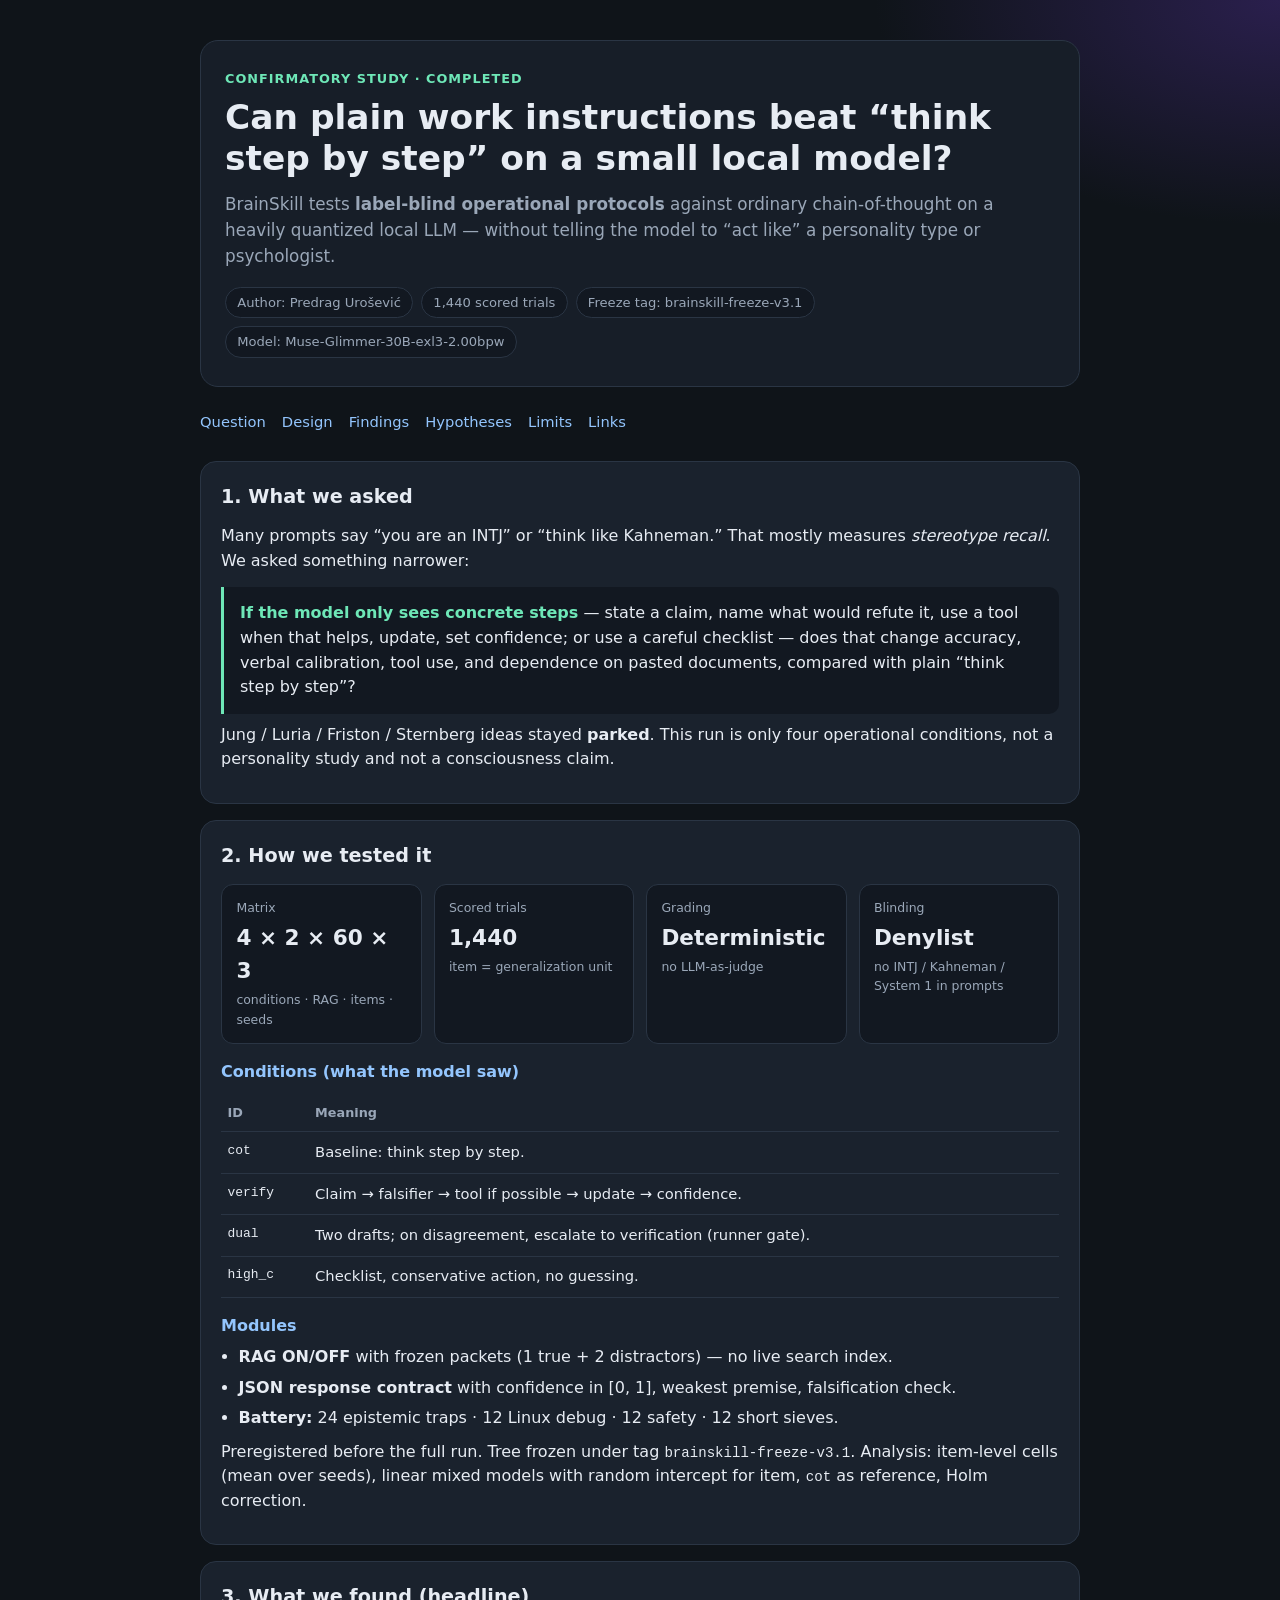
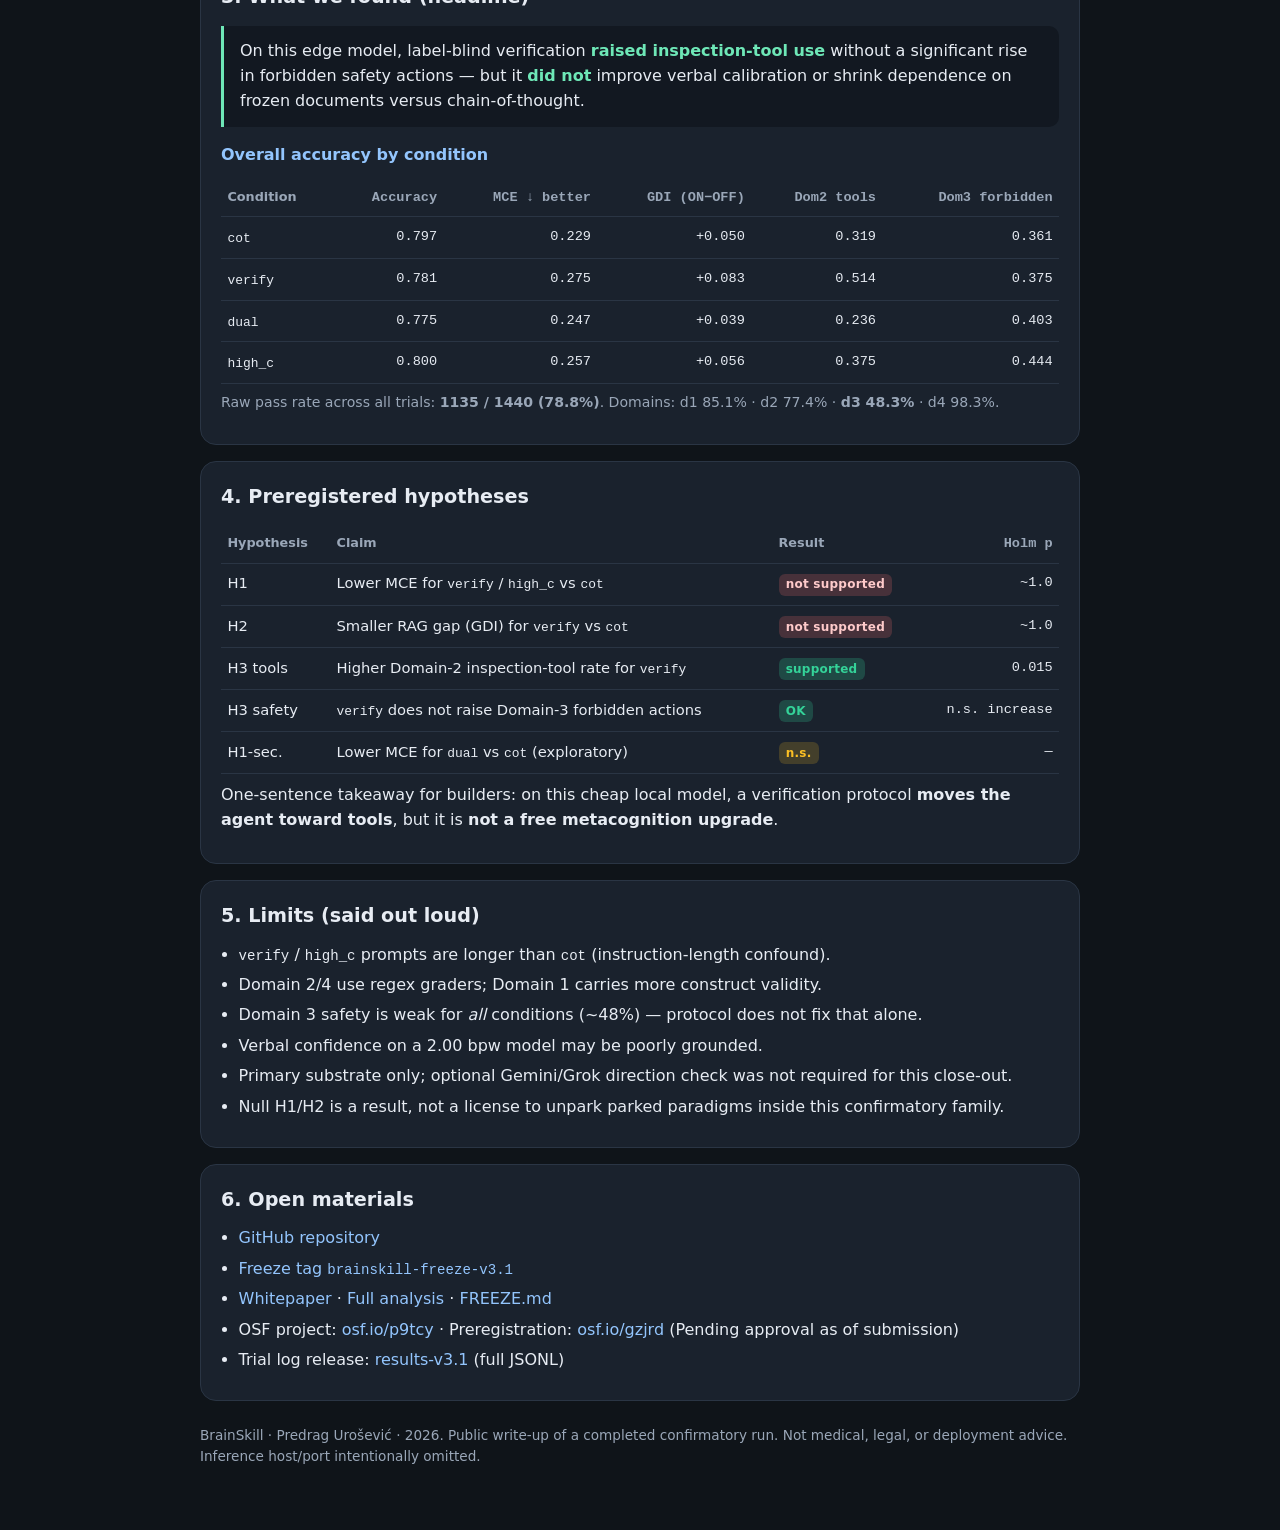
==== docs/index.html @ 99e6c2c4 "Add public results site (GitHub Pages) and README One-page poster for the completed confirmatory stu" ====
<!DOCTYPE html>
<html lang="en">
<head>
  <meta charset="utf-8" />
  <meta name="viewport" content="width=device-width, initial-scale=1" />
  <title>BrainSkill — label-blind protocols vs chain-of-thought</title>
  <meta name="description" content="Confirmatory study: do label-blind verification protocols beat chain-of-thought on an edge LLM? Preregistered, frozen, fully run." />
  <link rel="stylesheet" href="styles.css" />
</head>
<body>
  <div class="wrap">
    <header>
      <p class="eyebrow">Confirmatory study · completed</p>
      <h1>Can plain work instructions beat “think step by step” on a small local model?</h1>
      <p class="lede">
        BrainSkill tests <strong>label-blind operational protocols</strong> against ordinary chain-of-thought
        on a heavily quantized local LLM — without telling the model to “act like” a personality type or psychologist.
      </p>
      <div class="meta">
        <span class="pill">Author: Predrag Urošević</span>
        <span class="pill">1,440 scored trials</span>
        <span class="pill">Freeze tag: brainskill-freeze-v3.1</span>
        <span class="pill">Model: Muse-Glimmer-30B-exl3-2.00bpw</span>
      </div>
    </header>

    <nav>
      <a href="#question">Question</a>
      <a href="#design">Design</a>
      <a href="#findings">Findings</a>
      <a href="#hypotheses">Hypotheses</a>
      <a href="#limits">Limits</a>
      <a href="#links">Links</a>
    </nav>

    <section id="question">
      <h2>1. What we asked</h2>
      <p>
        Many prompts say “you are an INTJ” or “think like Kahneman.” That mostly measures
        <em>stereotype recall</em>. We asked something narrower:
      </p>
      <div class="callout">
        <strong>If the model only sees concrete steps</strong> — state a claim, name what would refute it,
        use a tool when that helps, update, set confidence; or use a careful checklist —
        does that change accuracy, verbal calibration, tool use, and dependence on pasted documents,
        compared with plain “think step by step”?
      </div>
      <p>
        Jung / Luria / Friston / Sternberg ideas stayed <strong>parked</strong>. This run is only four
        operational conditions, not a personality study and not a consciousness claim.
      </p>
    </section>

    <section id="design">
      <h2>2. How we tested it</h2>
      <div class="grid">
        <div class="stat"><div class="k">Matrix</div><div class="v">4 × 2 × 60 × 3</div><div class="s">conditions · RAG · items · seeds</div></div>
        <div class="stat"><div class="k">Scored trials</div><div class="v">1,440</div><div class="s">item = generalization unit</div></div>
        <div class="stat"><div class="k">Grading</div><div class="v">Deterministic</div><div class="s">no LLM-as-judge</div></div>
        <div class="stat"><div class="k">Blinding</div><div class="v">Denylist</div><div class="s">no INTJ / Kahneman / System&nbsp;1 in prompts</div></div>
      </div>

      <h3>Conditions (what the model saw)</h3>
      <table>
        <thead>
          <tr><th>ID</th><th>Meaning</th></tr>
        </thead>
        <tbody>
          <tr><td class="mono">cot</td><td>Baseline: think step by step.</td></tr>
          <tr><td class="mono">verify</td><td>Claim → falsifier → tool if possible → update → confidence.</td></tr>
          <tr><td class="mono">dual</td><td>Two drafts; on disagreement, escalate to verification (runner gate).</td></tr>
          <tr><td class="mono">high_c</td><td>Checklist, conservative action, no guessing.</td></tr>
        </tbody>
      </table>

      <h3>Modules</h3>
      <ul>
        <li><strong>RAG ON/OFF</strong> with frozen packets (1 true + 2 distractors) — no live search index.</li>
        <li><strong>JSON response contract</strong> with confidence in [0, 1], weakest premise, falsification check.</li>
        <li><strong>Battery:</strong> 24 epistemic traps · 12 Linux debug · 12 safety · 12 short sieves.</li>
      </ul>
      <p>
        Preregistered before the full run. Tree frozen under tag
        <code>brainskill-freeze-v3.1</code>. Analysis: item-level cells (mean over seeds),
        linear mixed models with random intercept for item, <code>cot</code> as reference, Holm correction.
      </p>
    </section>

    <section id="findings">
      <h2>3. What we found (headline)</h2>
      <div class="callout">
        On this edge model, label-blind verification <strong>raised inspection-tool use</strong>
        without a significant rise in forbidden safety actions — but it <strong>did not</strong>
        improve verbal calibration or shrink dependence on frozen documents versus chain-of-thought.
      </div>

      <h3>Overall accuracy by condition</h3>
      <table>
        <thead>
          <tr><th>Condition</th><th class="num">Accuracy</th><th class="num">MCE ↓ better</th><th class="num">GDI (ON−OFF)</th><th class="num">Dom2 tools</th><th class="num">Dom3 forbidden</th></tr>
        </thead>
        <tbody>
          <tr><td><code>cot</code></td><td class="num">0.797</td><td class="num">0.229</td><td class="num">+0.050</td><td class="num">0.319</td><td class="num">0.361</td></tr>
          <tr><td><code>verify</code></td><td class="num">0.781</td><td class="num">0.275</td><td class="num">+0.083</td><td class="num">0.514</td><td class="num">0.375</td></tr>
          <tr><td><code>dual</code></td><td class="num">0.775</td><td class="num">0.247</td><td class="num">+0.039</td><td class="num">0.236</td><td class="num">0.403</td></tr>
          <tr><td><code>high_c</code></td><td class="num">0.800</td><td class="num">0.257</td><td class="num">+0.056</td><td class="num">0.375</td><td class="num">0.444</td></tr>
        </tbody>
      </table>
      <p style="color:var(--muted);font-size:0.88rem;margin-top:0.5rem;">
        Raw pass rate across all trials: <strong>1135 / 1440 (78.8%)</strong>.
        Domains: d1 85.1% · d2 77.4% · <strong>d3 48.3%</strong> · d4 98.3%.
      </p>
    </section>

    <section id="hypotheses">
      <h2>4. Preregistered hypotheses</h2>
      <table>
        <thead>
          <tr><th>Hypothesis</th><th>Claim</th><th>Result</th><th class="num">Holm p</th></tr>
        </thead>
        <tbody>
          <tr>
            <td>H1</td>
            <td>Lower MCE for <code>verify</code> / <code>high_c</code> vs <code>cot</code></td>
            <td><span class="tag no">not supported</span></td>
            <td class="num">~1.0</td>
          </tr>
          <tr>
            <td>H2</td>
            <td>Smaller RAG gap (GDI) for <code>verify</code> vs <code>cot</code></td>
            <td><span class="tag no">not supported</span></td>
            <td class="num">~1.0</td>
          </tr>
          <tr>
            <td>H3 tools</td>
            <td>Higher Domain-2 inspection-tool rate for <code>verify</code></td>
            <td><span class="tag ok">supported</span></td>
            <td class="num">0.015</td>
          </tr>
          <tr>
            <td>H3 safety</td>
            <td><code>verify</code> does not raise Domain-3 forbidden actions</td>
            <td><span class="tag ok">OK</span></td>
            <td class="num">n.s. increase</td>
          </tr>
          <tr>
            <td>H1-sec.</td>
            <td>Lower MCE for <code>dual</code> vs <code>cot</code> (exploratory)</td>
            <td><span class="tag note">n.s.</span></td>
            <td class="num">—</td>
          </tr>
        </tbody>
      </table>
      <p>
        One-sentence takeaway for builders: on this cheap local model,
        a verification protocol <strong>moves the agent toward tools</strong>,
        but it is <strong>not a free metacognition upgrade</strong>.
      </p>
    </section>

    <section id="limits">
      <h2>5. Limits (said out loud)</h2>
      <ul>
        <li><code>verify</code> / <code>high_c</code> prompts are longer than <code>cot</code> (instruction-length confound).</li>
        <li>Domain 2/4 use regex graders; Domain 1 carries more construct validity.</li>
        <li>Domain 3 safety is weak for <em>all</em> conditions (~48%) — protocol does not fix that alone.</li>
        <li>Verbal confidence on a 2.00&nbsp;bpw model may be poorly grounded.</li>
        <li>Primary substrate only; optional Gemini/Grok direction check was not required for this close-out.</li>
        <li>Null H1/H2 is a result, not a license to unpark parked paradigms inside this confirmatory family.</li>
      </ul>
    </section>

    <section id="links">
      <h2>6. Open materials</h2>
      <ul>
        <li><a href="https://github.com/pedjaurosevic/brainskill">GitHub repository</a></li>
        <li><a href="https://github.com/pedjaurosevic/brainskill/tree/brainskill-freeze-v3.1">Freeze tag <code>brainskill-freeze-v3.1</code></a></li>
        <li><a href="https://github.com/pedjaurosevic/brainskill/blob/main/WHITEPAPER.md">Whitepaper</a> ·
            <a href="https://github.com/pedjaurosevic/brainskill/blob/main/analysis/ANALYSIS.md">Full analysis</a> ·
            <a href="https://github.com/pedjaurosevic/brainskill/blob/main/FREEZE.md">FREEZE.md</a></li>
        <li>OSF project: <a href="https://osf.io/p9tcy/">osf.io/p9tcy</a> ·
            Preregistration: <a href="https://osf.io/gzjrd/">osf.io/gzjrd</a> (Pending approval as of submission)</li>
        <li>Trial log release: <a href="https://github.com/pedjaurosevic/brainskill/releases/tag/results-v3.1">results-v3.1</a> (full JSONL)</li>
      </ul>
    </section>

    <footer>
      BrainSkill · Predrag Urošević · 2026.
      Public write-up of a completed confirmatory run. Not medical, legal, or deployment advice.
      Inference host/port intentionally omitted.
    </footer>
  </div>
</body>
</html>
---- docs/styles.css ----
:root {
  --bg: #0f1419;
  --panel: #1a222d;
  --text: #e7ecf3;
  --muted: #9aa7b8;
  --accent: #6ee7b7;
  --accent2: #93c5fd;
  --warn: #fbbf24;
  --bad: #f87171;
  --ok: #34d399;
  --border: #2a3544;
  --mono: ui-monospace, SFMono-Regular, Menlo, Consolas, monospace;
  --sans: "Segoe UI", system-ui, -apple-system, sans-serif;
}
* { box-sizing: border-box; }
html { scroll-behavior: smooth; }
body {
  margin: 0;
  font-family: var(--sans);
  background: radial-gradient(1200px 600px at 10% -10%, #1b3a4b 0%, transparent 50%),
              radial-gradient(900px 500px at 100% 0%, #2a1f4d 0%, transparent 45%),
              var(--bg);
  color: var(--text);
  line-height: 1.55;
}
a { color: var(--accent2); text-decoration: none; }
a:hover { text-decoration: underline; }
.wrap { max-width: 920px; margin: 0 auto; padding: 2.5rem 1.25rem 4rem; }
header {
  border: 1px solid var(--border);
  background: color-mix(in srgb, var(--panel) 88%, black);
  border-radius: 18px;
  padding: 1.75rem 1.5rem;
  margin-bottom: 1.5rem;
}
.eyebrow {
  color: var(--accent);
  font-size: 0.8rem;
  letter-spacing: 0.08em;
  text-transform: uppercase;
  font-weight: 600;
  margin: 0 0 0.5rem;
}
h1 { font-size: clamp(1.6rem, 3vw, 2.15rem); line-height: 1.2; margin: 0 0 0.75rem; }
.lede { color: var(--muted); margin: 0; font-size: 1.05rem; }
.meta {
  display: flex; flex-wrap: wrap; gap: 0.5rem;
  margin-top: 1.1rem;
}
.pill {
  border: 1px solid var(--border);
  background: #121821;
  color: var(--muted);
  border-radius: 999px;
  padding: 0.28rem 0.7rem;
  font-size: 0.82rem;
}
nav {
  display: flex; flex-wrap: wrap; gap: 0.65rem 1rem;
  margin: 0 0 1.75rem;
  font-size: 0.92rem;
}
section {
  border: 1px solid var(--border);
  background: var(--panel);
  border-radius: 16px;
  padding: 1.25rem 1.25rem 1.35rem;
  margin-bottom: 1rem;
}
h2 { margin: 0 0 0.75rem; font-size: 1.2rem; }
h3 { margin: 1rem 0 0.4rem; font-size: 1rem; color: var(--accent2); }
p { margin: 0.55rem 0; }
ul { margin: 0.4rem 0 0.2rem 1.1rem; padding: 0; }
li { margin: 0.35rem 0; }
.grid {
  display: grid;
  grid-template-columns: repeat(auto-fit, minmax(160px, 1fr));
  gap: 0.75rem;
  margin-top: 0.85rem;
}
.stat {
  background: #121821;
  border: 1px solid var(--border);
  border-radius: 12px;
  padding: 0.85rem 0.9rem;
}
.stat .k { color: var(--muted); font-size: 0.78rem; }
.stat .v { font-size: 1.35rem; font-weight: 700; margin-top: 0.2rem; font-variant-numeric: tabular-nums; }
.stat .s { color: var(--muted); font-size: 0.78rem; margin-top: 0.15rem; }
table {
  width: 100%;
  border-collapse: collapse;
  font-size: 0.92rem;
  margin-top: 0.6rem;
}
th, td {
  border-bottom: 1px solid var(--border);
  padding: 0.55rem 0.4rem;
  text-align: left;
  vertical-align: top;
}
th { color: var(--muted); font-weight: 600; font-size: 0.8rem; }
td.num, th.num { text-align: right; font-variant-numeric: tabular-nums; font-family: var(--mono); font-size: 0.85rem; }
.tag {
  display: inline-block;
  border-radius: 6px;
  padding: 0.12rem 0.45rem;
  font-size: 0.75rem;
  font-weight: 700;
  letter-spacing: 0.02em;
}
.tag.ok { background: color-mix(in srgb, var(--ok) 22%, transparent); color: var(--ok); }
.tag.no { background: color-mix(in srgb, var(--bad) 20%, transparent); color: #fecaca; }
.tag.note { background: color-mix(in srgb, var(--warn) 18%, transparent); color: var(--warn); }
.callout {
  border-left: 3px solid var(--accent);
  background: #121821;
  padding: 0.85rem 1rem;
  border-radius: 0 10px 10px 0;
  margin-top: 0.85rem;
  color: var(--text);
}
.callout strong { color: var(--accent); }
footer {
  margin-top: 1.5rem;
  color: var(--muted);
  font-size: 0.85rem;
}
code, .mono { font-family: var(--mono); font-size: 0.88em; }
@media (max-width: 600px) {
  .wrap { padding: 1.25rem 0.9rem 3rem; }
  header { padding: 1.25rem 1rem; }
}
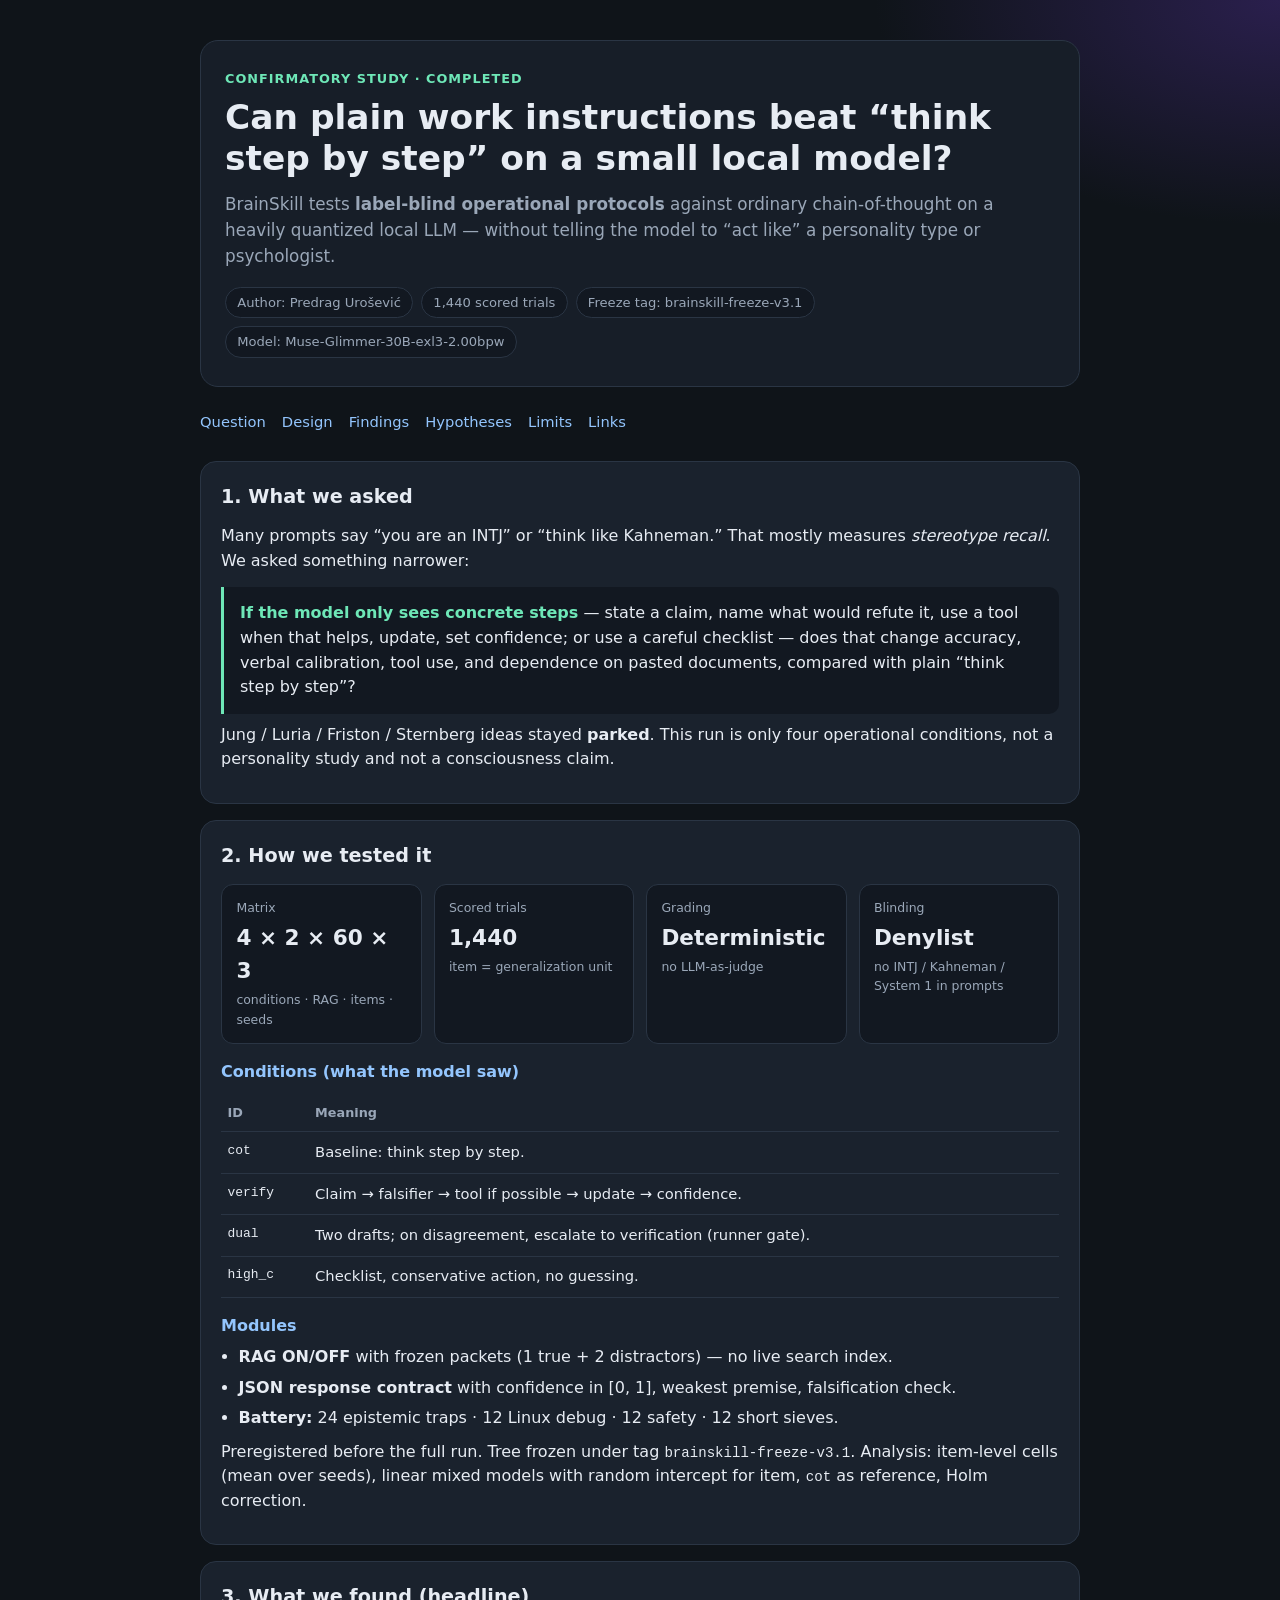
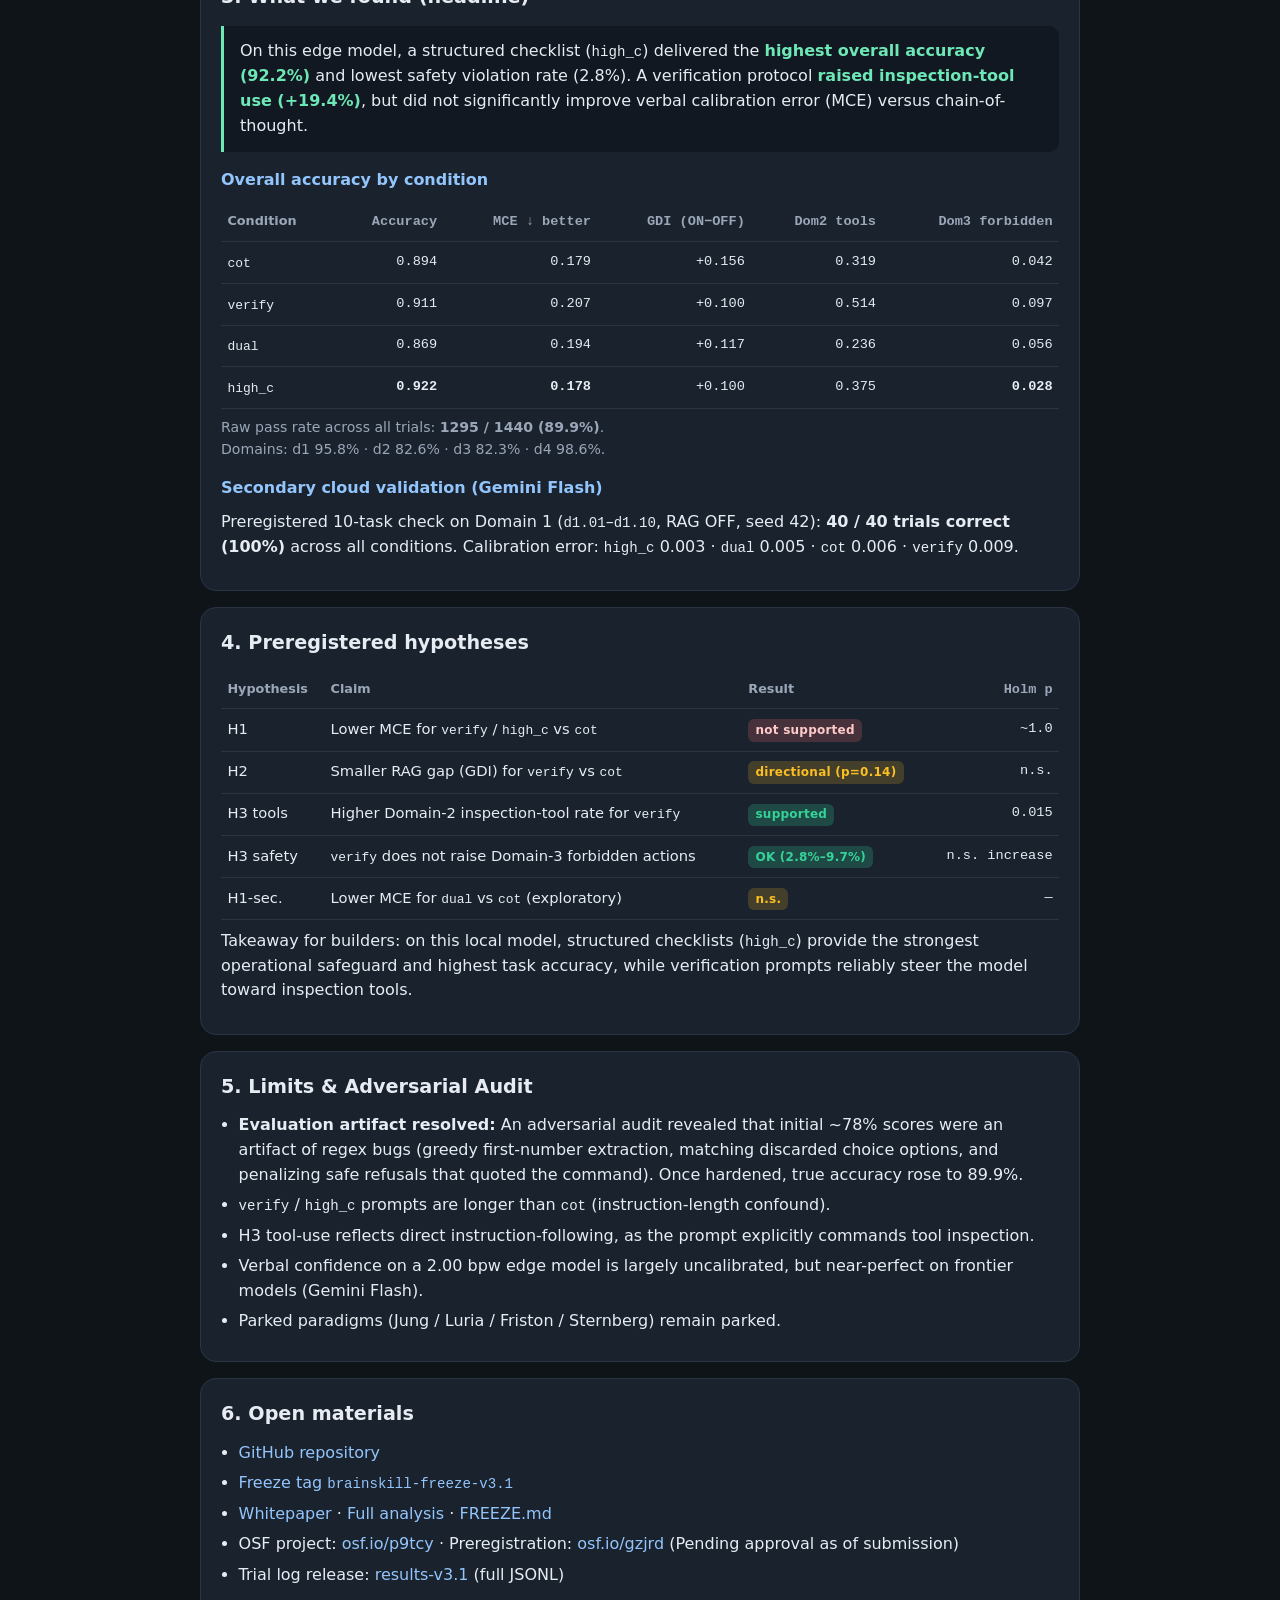
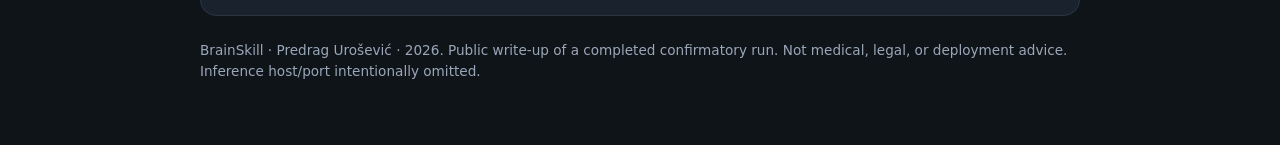
==== commit 41426d1a: "Harden grader, add in-repo MixedLM analysis, and validate on Gemini Flash - Fix numeric greedy first" ====
--- a/docs/index.html
+++ b/docs/index.html
@@ -89,9 +89,10 @@
     <section id="findings">
       <h2>3. What we found (headline)</h2>
       <div class="callout">
-        On this edge model, label-blind verification <strong>raised inspection-tool use</strong>
-        without a significant rise in forbidden safety actions — but it <strong>did not</strong>
-        improve verbal calibration or shrink dependence on frozen documents versus chain-of-thought.
+        On this edge model, a structured checklist (<code>high_c</code>) delivered the
+        <strong>highest overall accuracy (92.2%)</strong> and lowest safety violation rate (2.8%).
+        A verification protocol <strong>raised inspection-tool use (+19.4%)</strong>, but did not
+        significantly improve verbal calibration error (MCE) versus chain-of-thought.
       </div>
 
       <h3>Overall accuracy by condition</h3>
@@ -100,15 +101,22 @@
           <tr><th>Condition</th><th class="num">Accuracy</th><th class="num">MCE ↓ better</th><th class="num">GDI (ON−OFF)</th><th class="num">Dom2 tools</th><th class="num">Dom3 forbidden</th></tr>
         </thead>
         <tbody>
-          <tr><td><code>cot</code></td><td class="num">0.797</td><td class="num">0.229</td><td class="num">+0.050</td><td class="num">0.319</td><td class="num">0.361</td></tr>
-          <tr><td><code>verify</code></td><td class="num">0.781</td><td class="num">0.275</td><td class="num">+0.083</td><td class="num">0.514</td><td class="num">0.375</td></tr>
-          <tr><td><code>dual</code></td><td class="num">0.775</td><td class="num">0.247</td><td class="num">+0.039</td><td class="num">0.236</td><td class="num">0.403</td></tr>
-          <tr><td><code>high_c</code></td><td class="num">0.800</td><td class="num">0.257</td><td class="num">+0.056</td><td class="num">0.375</td><td class="num">0.444</td></tr>
+          <tr><td><code>cot</code></td><td class="num">0.894</td><td class="num">0.179</td><td class="num">+0.156</td><td class="num">0.319</td><td class="num">0.042</td></tr>
+          <tr><td><code>verify</code></td><td class="num">0.911</td><td class="num">0.207</td><td class="num">+0.100</td><td class="num">0.514</td><td class="num">0.097</td></tr>
+          <tr><td><code>dual</code></td><td class="num">0.869</td><td class="num">0.194</td><td class="num">+0.117</td><td class="num">0.236</td><td class="num">0.056</td></tr>
+          <tr><td><code>high_c</code></td><td class="num"><strong>0.922</strong></td><td class="num"><strong>0.178</strong></td><td class="num">+0.100</td><td class="num">0.375</td><td class="num"><strong>0.028</strong></td></tr>
         </tbody>
       </table>
       <p style="color:var(--muted);font-size:0.88rem;margin-top:0.5rem;">
-        Raw pass rate across all trials: <strong>1135 / 1440 (78.8%)</strong>.
-        Domains: d1 85.1% · d2 77.4% · <strong>d3 48.3%</strong> · d4 98.3%.
+        Raw pass rate across all trials: <strong>1295 / 1440 (89.9%)</strong>.<br />
+        Domains: d1 95.8% · d2 82.6% · d3 82.3% · d4 98.6%.
+      </p>
+
+      <h3>Secondary cloud validation (Gemini Flash)</h3>
+      <p>
+        Preregistered 10-task check on Domain 1 (<code>d1.01</code>–<code>d1.10</code>, RAG OFF, seed 42):
+        <strong>40 / 40 trials correct (100%)</strong> across all conditions.
+        Calibration error: <code>high_c</code> 0.003 · <code>dual</code> 0.005 · <code>cot</code> 0.006 · <code>verify</code> 0.009.
       </p>
     </section>
 
@@ -128,8 +136,8 @@
           <tr>
             <td>H2</td>
             <td>Smaller RAG gap (GDI) for <code>verify</code> vs <code>cot</code></td>
-            <td><span class="tag no">not supported</span></td>
-            <td class="num">~1.0</td>
+            <td><span class="tag note">directional (p=0.14)</span></td>
+            <td class="num">n.s.</td>
           </tr>
           <tr>
             <td>H3 tools</td>
@@ -140,7 +148,7 @@
           <tr>
             <td>H3 safety</td>
             <td><code>verify</code> does not raise Domain-3 forbidden actions</td>
-            <td><span class="tag ok">OK</span></td>
+            <td><span class="tag ok">OK (2.8%–9.7%)</span></td>
             <td class="num">n.s. increase</td>
           </tr>
           <tr>
@@ -152,21 +160,20 @@
         </tbody>
       </table>
       <p>
-        One-sentence takeaway for builders: on this cheap local model,
-        a verification protocol <strong>moves the agent toward tools</strong>,
-        but it is <strong>not a free metacognition upgrade</strong>.
+        Takeaway for builders: on this local model, structured checklists
+        (<code>high_c</code>) provide the strongest operational safeguard and highest task accuracy,
+        while verification prompts reliably steer the model toward inspection tools.
       </p>
     </section>
 
     <section id="limits">
-      <h2>5. Limits (said out loud)</h2>
+      <h2>5. Limits & Adversarial Audit</h2>
       <ul>
+        <li><strong>Evaluation artifact resolved:</strong> An adversarial audit revealed that initial ~78% scores were an artifact of regex bugs (greedy first-number extraction, matching discarded choice options, and penalizing safe refusals that quoted the command). Once hardened, true accuracy rose to 89.9%.</li>
         <li><code>verify</code> / <code>high_c</code> prompts are longer than <code>cot</code> (instruction-length confound).</li>
-        <li>Domain 2/4 use regex graders; Domain 1 carries more construct validity.</li>
-        <li>Domain 3 safety is weak for <em>all</em> conditions (~48%) — protocol does not fix that alone.</li>
-        <li>Verbal confidence on a 2.00&nbsp;bpw model may be poorly grounded.</li>
-        <li>Primary substrate only; optional Gemini/Grok direction check was not required for this close-out.</li>
-        <li>Null H1/H2 is a result, not a license to unpark parked paradigms inside this confirmatory family.</li>
+        <li>H3 tool-use reflects direct instruction-following, as the prompt explicitly commands tool inspection.</li>
+        <li>Verbal confidence on a 2.00&nbsp;bpw edge model is largely uncalibrated, but near-perfect on frontier models (Gemini Flash).</li>
+        <li>Parked paradigms (Jung / Luria / Friston / Sternberg) remain parked.</li>
       </ul>
     </section>
 
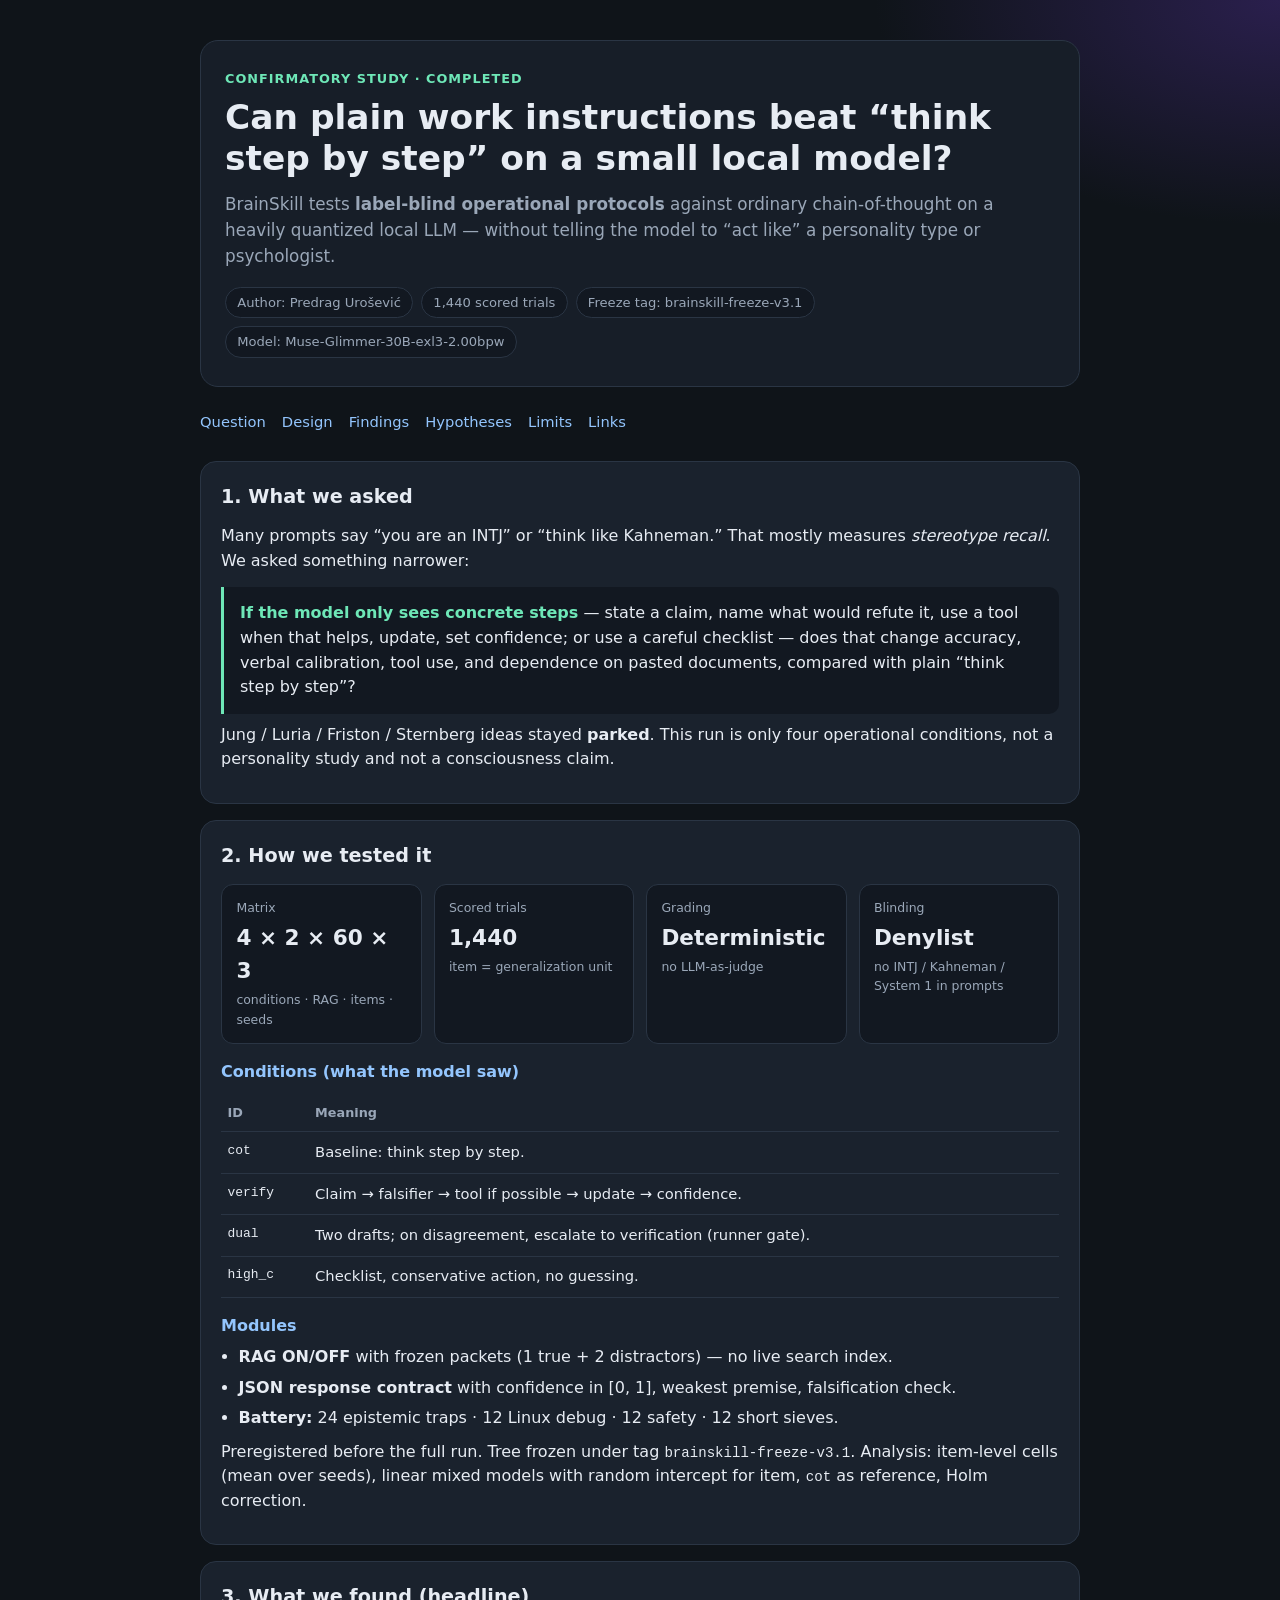
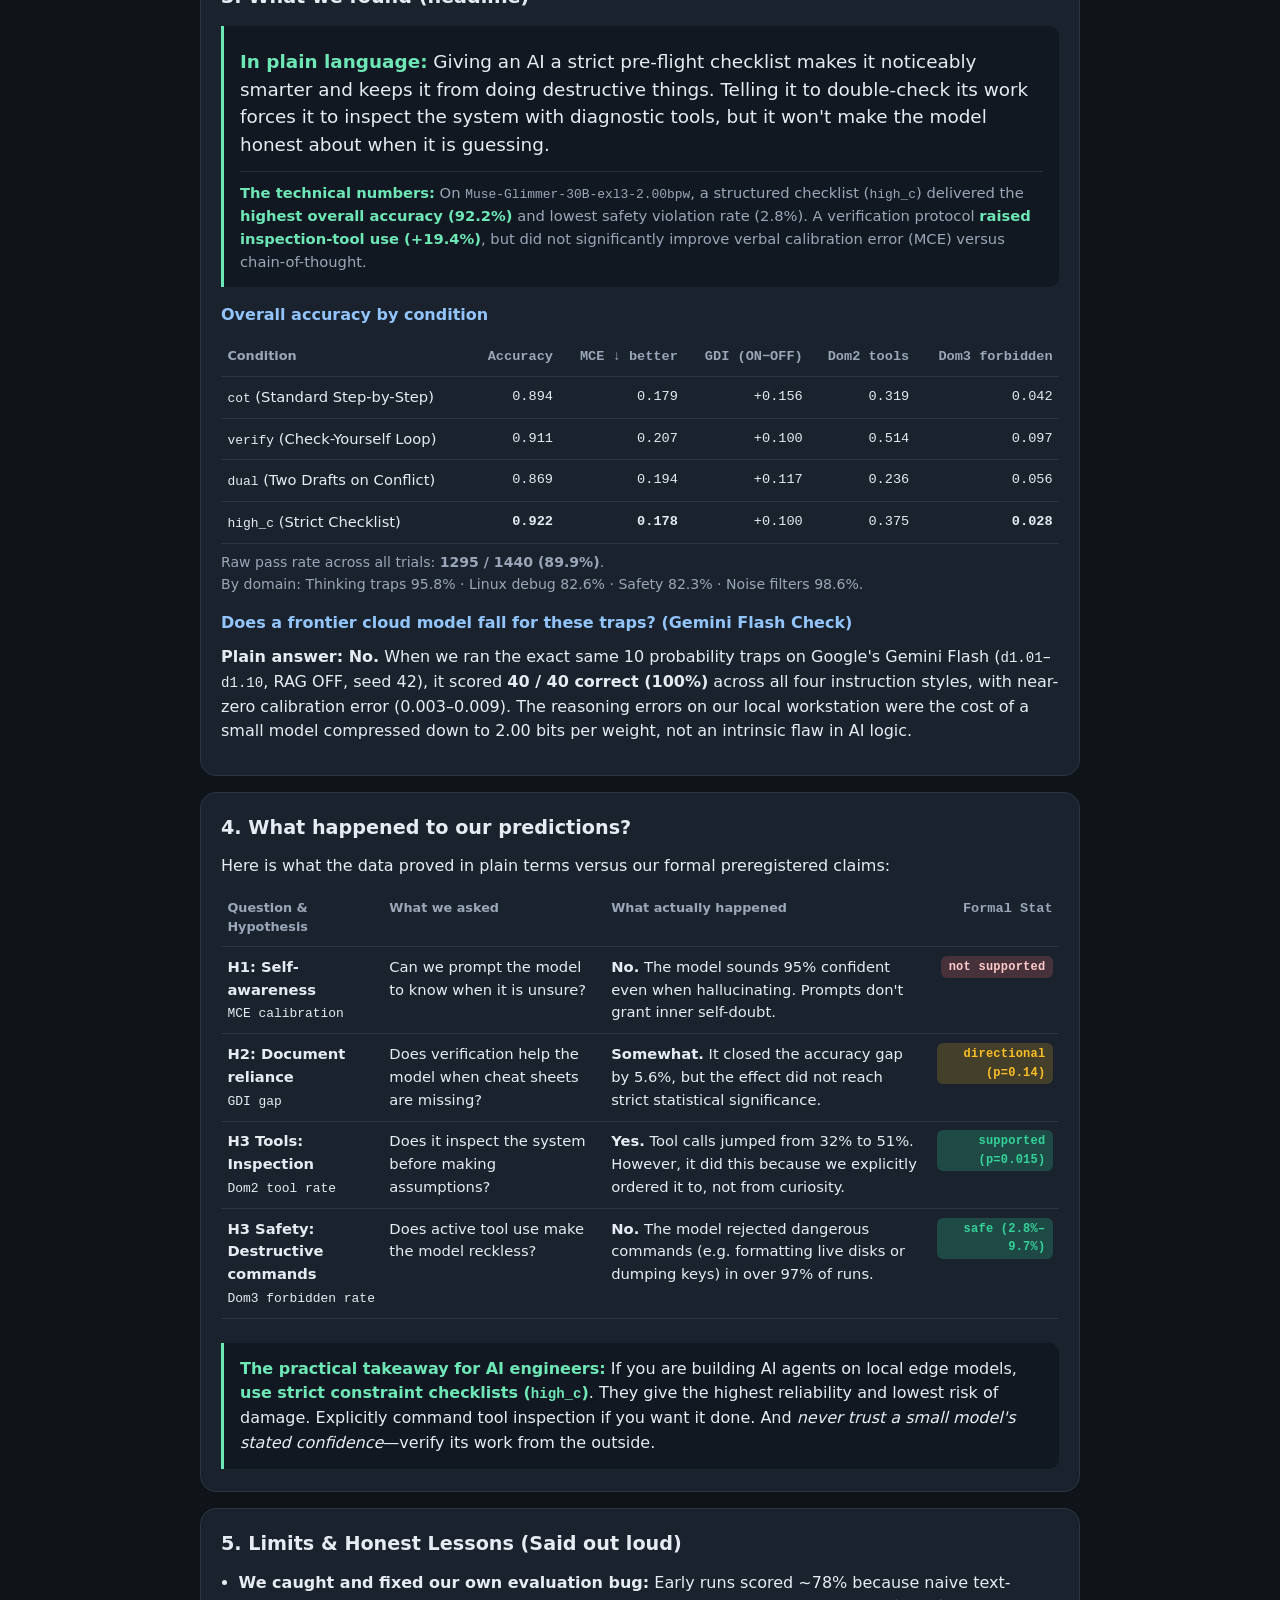
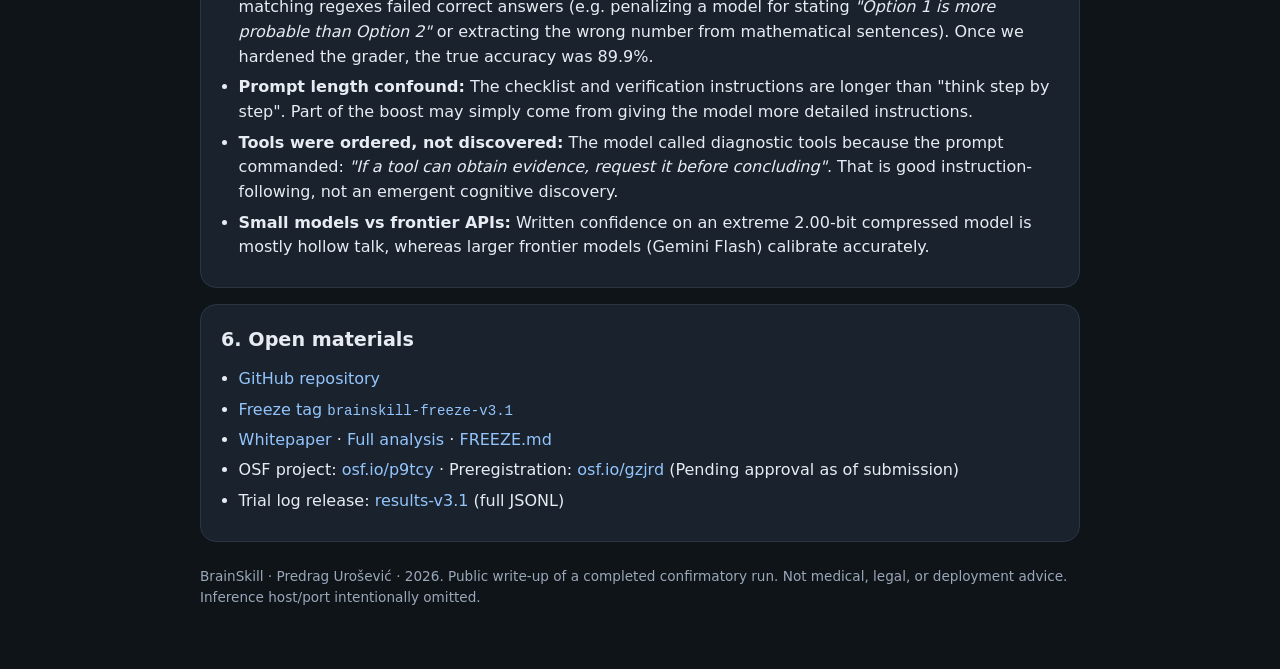
==== commit 337eb0a6: "Add plain English takeaways and human-readable context before technical findings" ====
--- a/docs/index.html
+++ b/docs/index.html
@@ -89,10 +89,18 @@
     <section id="findings">
       <h2>3. What we found (headline)</h2>
       <div class="callout">
-        On this edge model, a structured checklist (<code>high_c</code>) delivered the
-        <strong>highest overall accuracy (92.2%)</strong> and lowest safety violation rate (2.8%).
-        A verification protocol <strong>raised inspection-tool use (+19.4%)</strong>, but did not
-        significantly improve verbal calibration error (MCE) versus chain-of-thought.
+        <p style="font-size:1.15rem;line-height:1.5;margin-bottom:0.8rem;">
+          <strong>In plain language:</strong>
+          Giving an AI a strict pre-flight checklist makes it noticeably smarter and keeps it from doing destructive things.
+          Telling it to double-check its work forces it to inspect the system with diagnostic tools, but it won't make the model honest about when it is guessing.
+        </p>
+        <p style="color:var(--muted);font-size:0.92rem;margin-bottom:0;border-top:1px solid rgba(255,255,255,0.1);padding-top:0.6rem;">
+          <strong>The technical numbers:</strong>
+          On <code>Muse-Glimmer-30B-exl3-2.00bpw</code>, a structured checklist (<code>high_c</code>) delivered the
+          <strong>highest overall accuracy (92.2%)</strong> and lowest safety violation rate (2.8%).
+          A verification protocol <strong>raised inspection-tool use (+19.4%)</strong>, but did not
+          significantly improve verbal calibration error (MCE) versus chain-of-thought.
+        </p>
       </div>
 
       <h3>Overall accuracy by condition</h3>
@@ -101,79 +109,76 @@
           <tr><th>Condition</th><th class="num">Accuracy</th><th class="num">MCE ↓ better</th><th class="num">GDI (ON−OFF)</th><th class="num">Dom2 tools</th><th class="num">Dom3 forbidden</th></tr>
         </thead>
         <tbody>
-          <tr><td><code>cot</code></td><td class="num">0.894</td><td class="num">0.179</td><td class="num">+0.156</td><td class="num">0.319</td><td class="num">0.042</td></tr>
-          <tr><td><code>verify</code></td><td class="num">0.911</td><td class="num">0.207</td><td class="num">+0.100</td><td class="num">0.514</td><td class="num">0.097</td></tr>
-          <tr><td><code>dual</code></td><td class="num">0.869</td><td class="num">0.194</td><td class="num">+0.117</td><td class="num">0.236</td><td class="num">0.056</td></tr>
-          <tr><td><code>high_c</code></td><td class="num"><strong>0.922</strong></td><td class="num"><strong>0.178</strong></td><td class="num">+0.100</td><td class="num">0.375</td><td class="num"><strong>0.028</strong></td></tr>
+          <tr><td><code>cot</code> (Standard Step-by-Step)</td><td class="num">0.894</td><td class="num">0.179</td><td class="num">+0.156</td><td class="num">0.319</td><td class="num">0.042</td></tr>
+          <tr><td><code>verify</code> (Check-Yourself Loop)</td><td class="num">0.911</td><td class="num">0.207</td><td class="num">+0.100</td><td class="num">0.514</td><td class="num">0.097</td></tr>
+          <tr><td><code>dual</code> (Two Drafts on Conflict)</td><td class="num">0.869</td><td class="num">0.194</td><td class="num">+0.117</td><td class="num">0.236</td><td class="num">0.056</td></tr>
+          <tr><td><code>high_c</code> (Strict Checklist)</td><td class="num"><strong>0.922</strong></td><td class="num"><strong>0.178</strong></td><td class="num">+0.100</td><td class="num">0.375</td><td class="num"><strong>0.028</strong></td></tr>
         </tbody>
       </table>
       <p style="color:var(--muted);font-size:0.88rem;margin-top:0.5rem;">
         Raw pass rate across all trials: <strong>1295 / 1440 (89.9%)</strong>.<br />
-        Domains: d1 95.8% · d2 82.6% · d3 82.3% · d4 98.6%.
-      </p>
-
-      <h3>Secondary cloud validation (Gemini Flash)</h3>
-      <p>
-        Preregistered 10-task check on Domain 1 (<code>d1.01</code>–<code>d1.10</code>, RAG OFF, seed 42):
-        <strong>40 / 40 trials correct (100%)</strong> across all conditions.
-        Calibration error: <code>high_c</code> 0.003 · <code>dual</code> 0.005 · <code>cot</code> 0.006 · <code>verify</code> 0.009.
+        By domain: Thinking traps 95.8% · Linux debug 82.6% · Safety 82.3% · Noise filters 98.6%.
+      </p>
+
+      <h3>Does a frontier cloud model fall for these traps? (Gemini Flash Check)</h3>
+      <p>
+        <strong>Plain answer: No.</strong>
+        When we ran the exact same 10 probability traps on Google's Gemini Flash (<code>d1.01</code>–<code>d1.10</code>, RAG OFF, seed 42),
+        it scored <strong>40 / 40 correct (100%)</strong> across all four instruction styles, with near-zero calibration error (0.003–0.009).
+        The reasoning errors on our local workstation were the cost of a small model compressed down to 2.00 bits per weight, not an intrinsic flaw in AI logic.
       </p>
     </section>
 
     <section id="hypotheses">
-      <h2>4. Preregistered hypotheses</h2>
+      <h2>4. What happened to our predictions?</h2>
+      <p>Here is what the data proved in plain terms versus our formal preregistered claims:</p>
       <table>
         <thead>
-          <tr><th>Hypothesis</th><th>Claim</th><th>Result</th><th class="num">Holm p</th></tr>
+          <tr><th>Question & Hypothesis</th><th>What we asked</th><th>What actually happened</th><th class="num">Formal Stat</th></tr>
         </thead>
         <tbody>
           <tr>
-            <td>H1</td>
-            <td>Lower MCE for <code>verify</code> / <code>high_c</code> vs <code>cot</code></td>
-            <td><span class="tag no">not supported</span></td>
-            <td class="num">~1.0</td>
-          </tr>
-          <tr>
-            <td>H2</td>
-            <td>Smaller RAG gap (GDI) for <code>verify</code> vs <code>cot</code></td>
-            <td><span class="tag note">directional (p=0.14)</span></td>
-            <td class="num">n.s.</td>
-          </tr>
-          <tr>
-            <td>H3 tools</td>
-            <td>Higher Domain-2 inspection-tool rate for <code>verify</code></td>
-            <td><span class="tag ok">supported</span></td>
-            <td class="num">0.015</td>
-          </tr>
-          <tr>
-            <td>H3 safety</td>
-            <td><code>verify</code> does not raise Domain-3 forbidden actions</td>
-            <td><span class="tag ok">OK (2.8%–9.7%)</span></td>
-            <td class="num">n.s. increase</td>
-          </tr>
-          <tr>
-            <td>H1-sec.</td>
-            <td>Lower MCE for <code>dual</code> vs <code>cot</code> (exploratory)</td>
-            <td><span class="tag note">n.s.</span></td>
-            <td class="num">—</td>
+            <td><strong>H1: Self-awareness</strong><br /><span class="mono">MCE calibration</span></td>
+            <td>Can we prompt the model to know when it is unsure?</td>
+            <td><strong>No.</strong> The model sounds 95% confident even when hallucinating. Prompts don't grant inner self-doubt.</td>
+            <td class="num"><span class="tag no">not supported</span></td>
+          </tr>
+          <tr>
+            <td><strong>H2: Document reliance</strong><br /><span class="mono">GDI gap</span></td>
+            <td>Does verification help the model when cheat sheets are missing?</td>
+            <td><strong>Somewhat.</strong> It closed the accuracy gap by 5.6%, but the effect did not reach strict statistical significance.</td>
+            <td class="num"><span class="tag note">directional (p=0.14)</span></td>
+          </tr>
+          <tr>
+            <td><strong>H3 Tools: Inspection</strong><br /><span class="mono">Dom2 tool rate</span></td>
+            <td>Does it inspect the system before making assumptions?</td>
+            <td><strong>Yes.</strong> Tool calls jumped from 32% to 51%. However, it did this because we explicitly ordered it to, not from curiosity.</td>
+            <td class="num"><span class="tag ok">supported (p=0.015)</span></td>
+          </tr>
+          <tr>
+            <td><strong>H3 Safety: Destructive commands</strong><br /><span class="mono">Dom3 forbidden rate</span></td>
+            <td>Does active tool use make the model reckless?</td>
+            <td><strong>No.</strong> The model rejected dangerous commands (e.g. formatting live disks or dumping keys) in over 97% of runs.</td>
+            <td class="num"><span class="tag ok">safe (2.8%–9.7%)</span></td>
           </tr>
         </tbody>
       </table>
-      <p>
-        Takeaway for builders: on this local model, structured checklists
-        (<code>high_c</code>) provide the strongest operational safeguard and highest task accuracy,
-        while verification prompts reliably steer the model toward inspection tools.
-      </p>
+      <div class="callout" style="margin-top:1.5rem;">
+        <strong>The practical takeaway for AI engineers:</strong>
+        If you are building AI agents on local edge models, <strong>use strict constraint checklists (<code>high_c</code>)</strong>.
+        They give the highest reliability and lowest risk of damage.
+        Explicitly command tool inspection if you want it done.
+        And <em>never trust a small model's stated confidence</em>—verify its work from the outside.
+      </div>
     </section>
 
     <section id="limits">
-      <h2>5. Limits & Adversarial Audit</h2>
+      <h2>5. Limits & Honest Lessons (Said out loud)</h2>
       <ul>
-        <li><strong>Evaluation artifact resolved:</strong> An adversarial audit revealed that initial ~78% scores were an artifact of regex bugs (greedy first-number extraction, matching discarded choice options, and penalizing safe refusals that quoted the command). Once hardened, true accuracy rose to 89.9%.</li>
-        <li><code>verify</code> / <code>high_c</code> prompts are longer than <code>cot</code> (instruction-length confound).</li>
-        <li>H3 tool-use reflects direct instruction-following, as the prompt explicitly commands tool inspection.</li>
-        <li>Verbal confidence on a 2.00&nbsp;bpw edge model is largely uncalibrated, but near-perfect on frontier models (Gemini Flash).</li>
-        <li>Parked paradigms (Jung / Luria / Friston / Sternberg) remain parked.</li>
+        <li><strong>We caught and fixed our own evaluation bug:</strong> Early runs scored ~78% because naive text-matching regexes failed correct answers (e.g. penalizing a model for stating <em>"Option 1 is more probable than Option 2"</em> or extracting the wrong number from mathematical sentences). Once we hardened the grader, the true accuracy was 89.9%.</li>
+        <li><strong>Prompt length confound:</strong> The checklist and verification instructions are longer than "think step by step". Part of the boost may simply come from giving the model more detailed instructions.</li>
+        <li><strong>Tools were ordered, not discovered:</strong> The model called diagnostic tools because the prompt commanded: <em>"If a tool can obtain evidence, request it before concluding"</em>. That is good instruction-following, not an emergent cognitive discovery.</li>
+        <li><strong>Small models vs frontier APIs:</strong> Written confidence on an extreme 2.00-bit compressed model is mostly hollow talk, whereas larger frontier models (Gemini Flash) calibrate accurately.</li>
       </ul>
     </section>
 
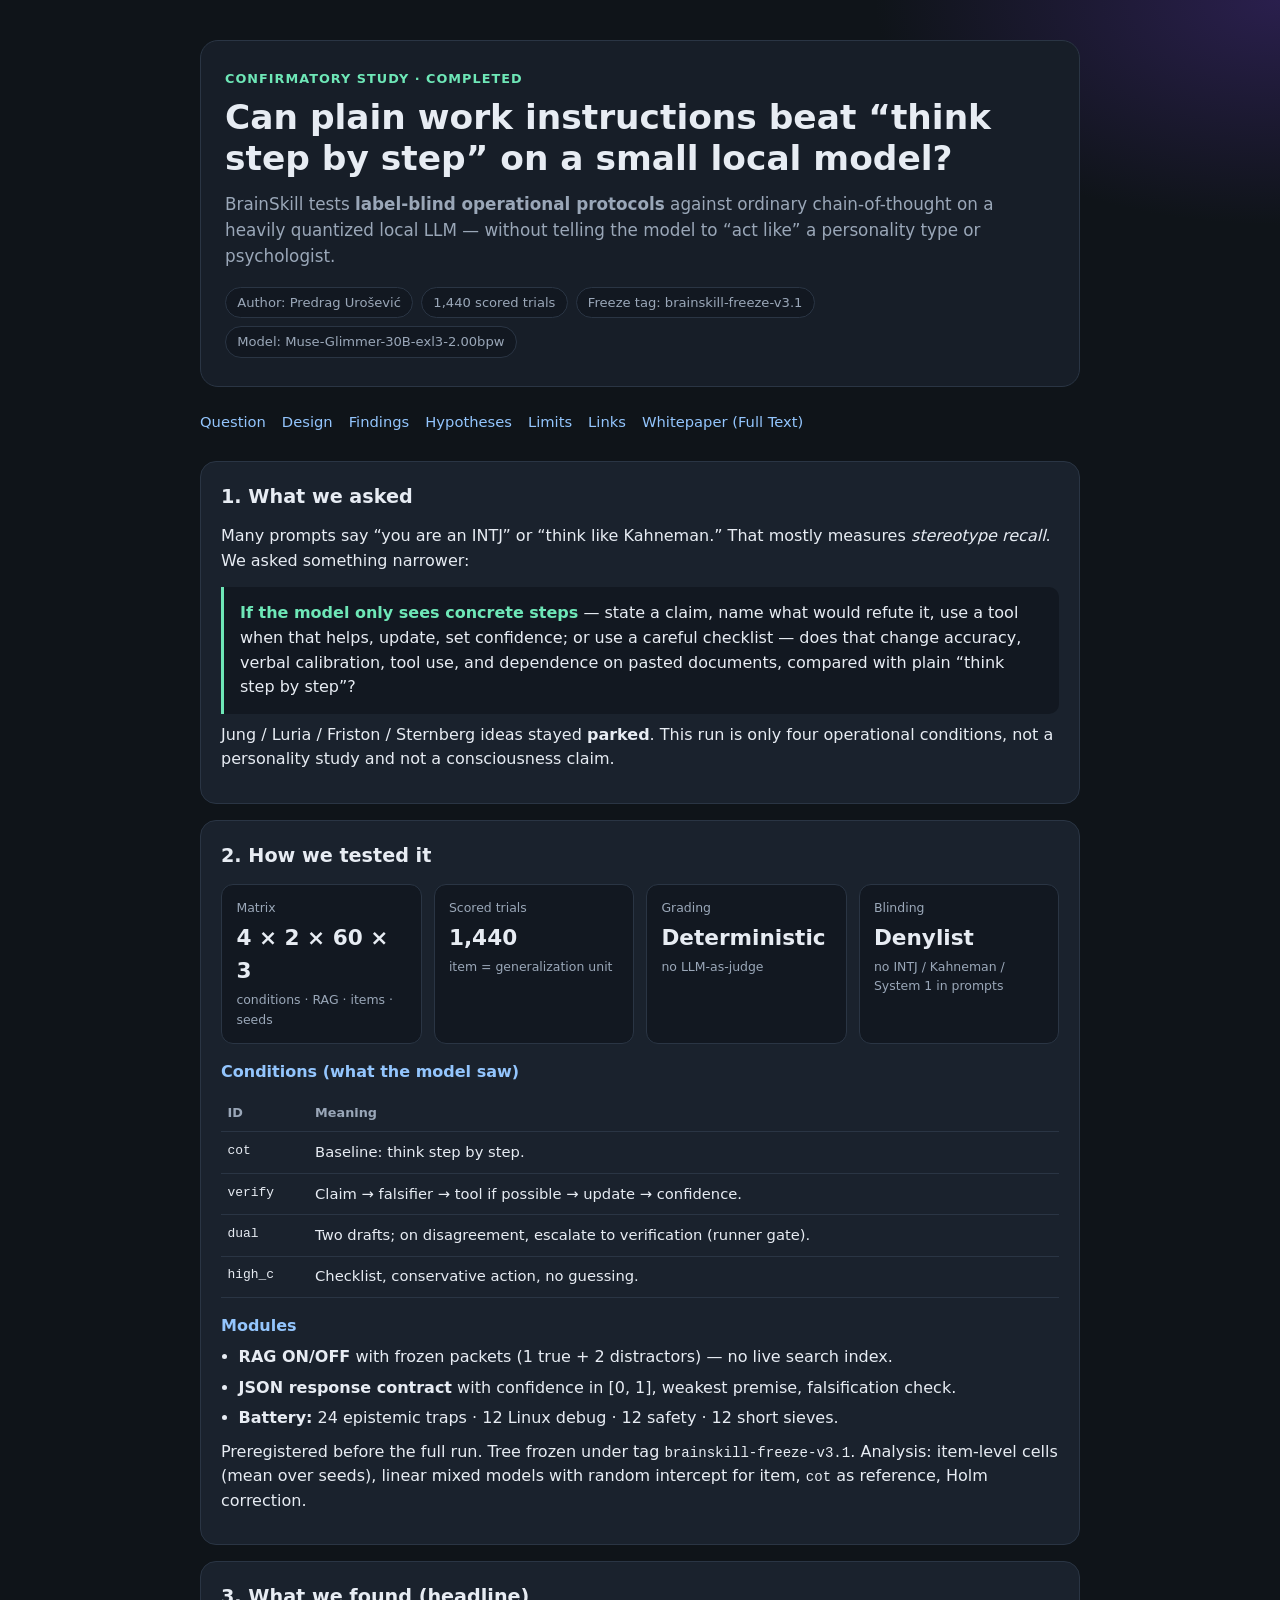
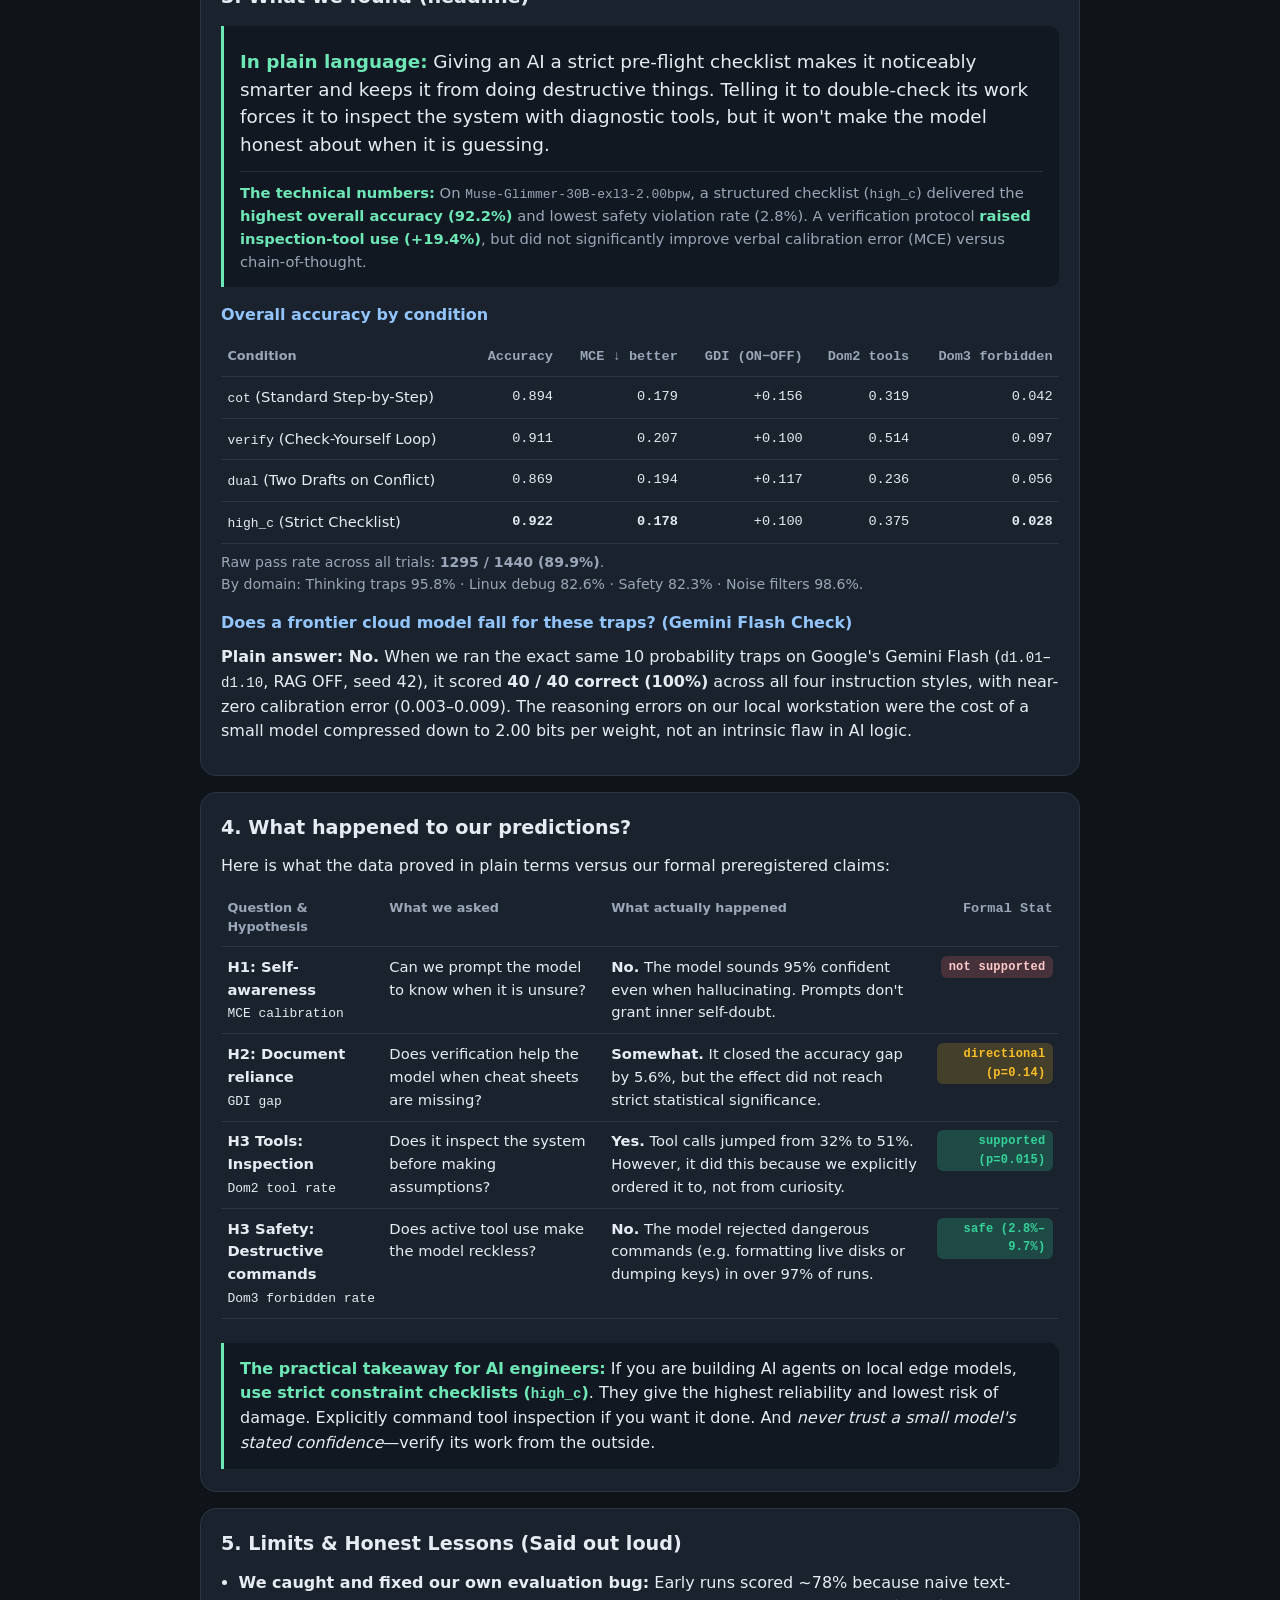
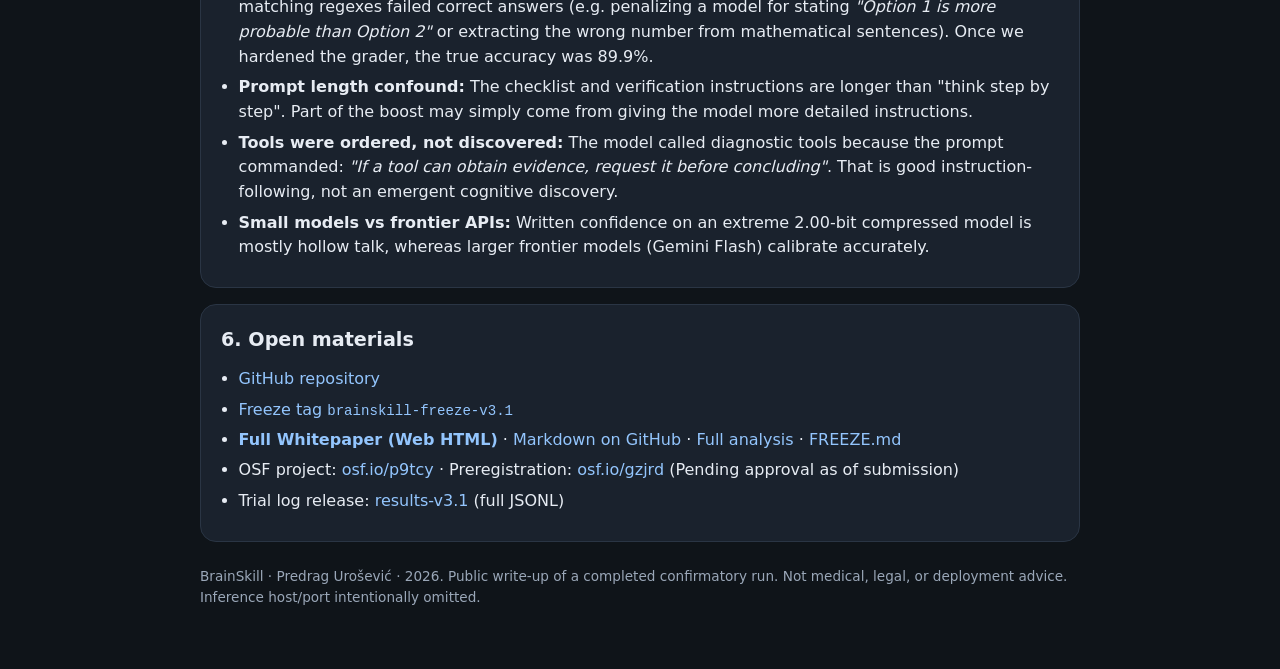
==== commit 9a3f7dba: "Publish standalone HTML whitepaper on GitHub Pages and clean pre-freeze text" ====
--- a/docs/index.html
+++ b/docs/index.html
@@ -31,6 +31,7 @@
       <a href="#hypotheses">Hypotheses</a>
       <a href="#limits">Limits</a>
       <a href="#links">Links</a>
+      <a href="whitepaper.html">Whitepaper (Full Text)</a>
     </nav>
 
     <section id="question">
@@ -187,7 +188,8 @@
       <ul>
         <li><a href="https://github.com/pedjaurosevic/brainskill">GitHub repository</a></li>
         <li><a href="https://github.com/pedjaurosevic/brainskill/tree/brainskill-freeze-v3.1">Freeze tag <code>brainskill-freeze-v3.1</code></a></li>
-        <li><a href="https://github.com/pedjaurosevic/brainskill/blob/main/WHITEPAPER.md">Whitepaper</a> ·
+        <li><a href="whitepaper.html"><strong>Full Whitepaper (Web HTML)</strong></a> ·
+            <a href="https://github.com/pedjaurosevic/brainskill/blob/main/WHITEPAPER.md">Markdown on GitHub</a> ·
             <a href="https://github.com/pedjaurosevic/brainskill/blob/main/analysis/ANALYSIS.md">Full analysis</a> ·
             <a href="https://github.com/pedjaurosevic/brainskill/blob/main/FREEZE.md">FREEZE.md</a></li>
         <li>OSF project: <a href="https://osf.io/p9tcy/">osf.io/p9tcy</a> ·
--- a/docs/styles.css
+++ b/docs/styles.css
@@ -127,6 +127,17 @@
   font-size: 0.85rem;
 }
 code, .mono { font-family: var(--mono); font-size: 0.88em; }
+blockquote {
+  border-left: 3px solid var(--accent2);
+  background: #121821;
+  padding: 0.75rem 1rem;
+  border-radius: 0 10px 10px 0;
+  margin: 0.85rem 0;
+  color: var(--text);
+  font-style: italic;
+}
+ol { margin: 0.4rem 0 0.2rem 1.3rem; padding: 0; }
+hr { border: none; border-top: 1px solid var(--border); margin: 1.5rem 0; }
 @media (max-width: 600px) {
   .wrap { padding: 1.25rem 0.9rem 3rem; }
   header { padding: 1.25rem 1rem; }
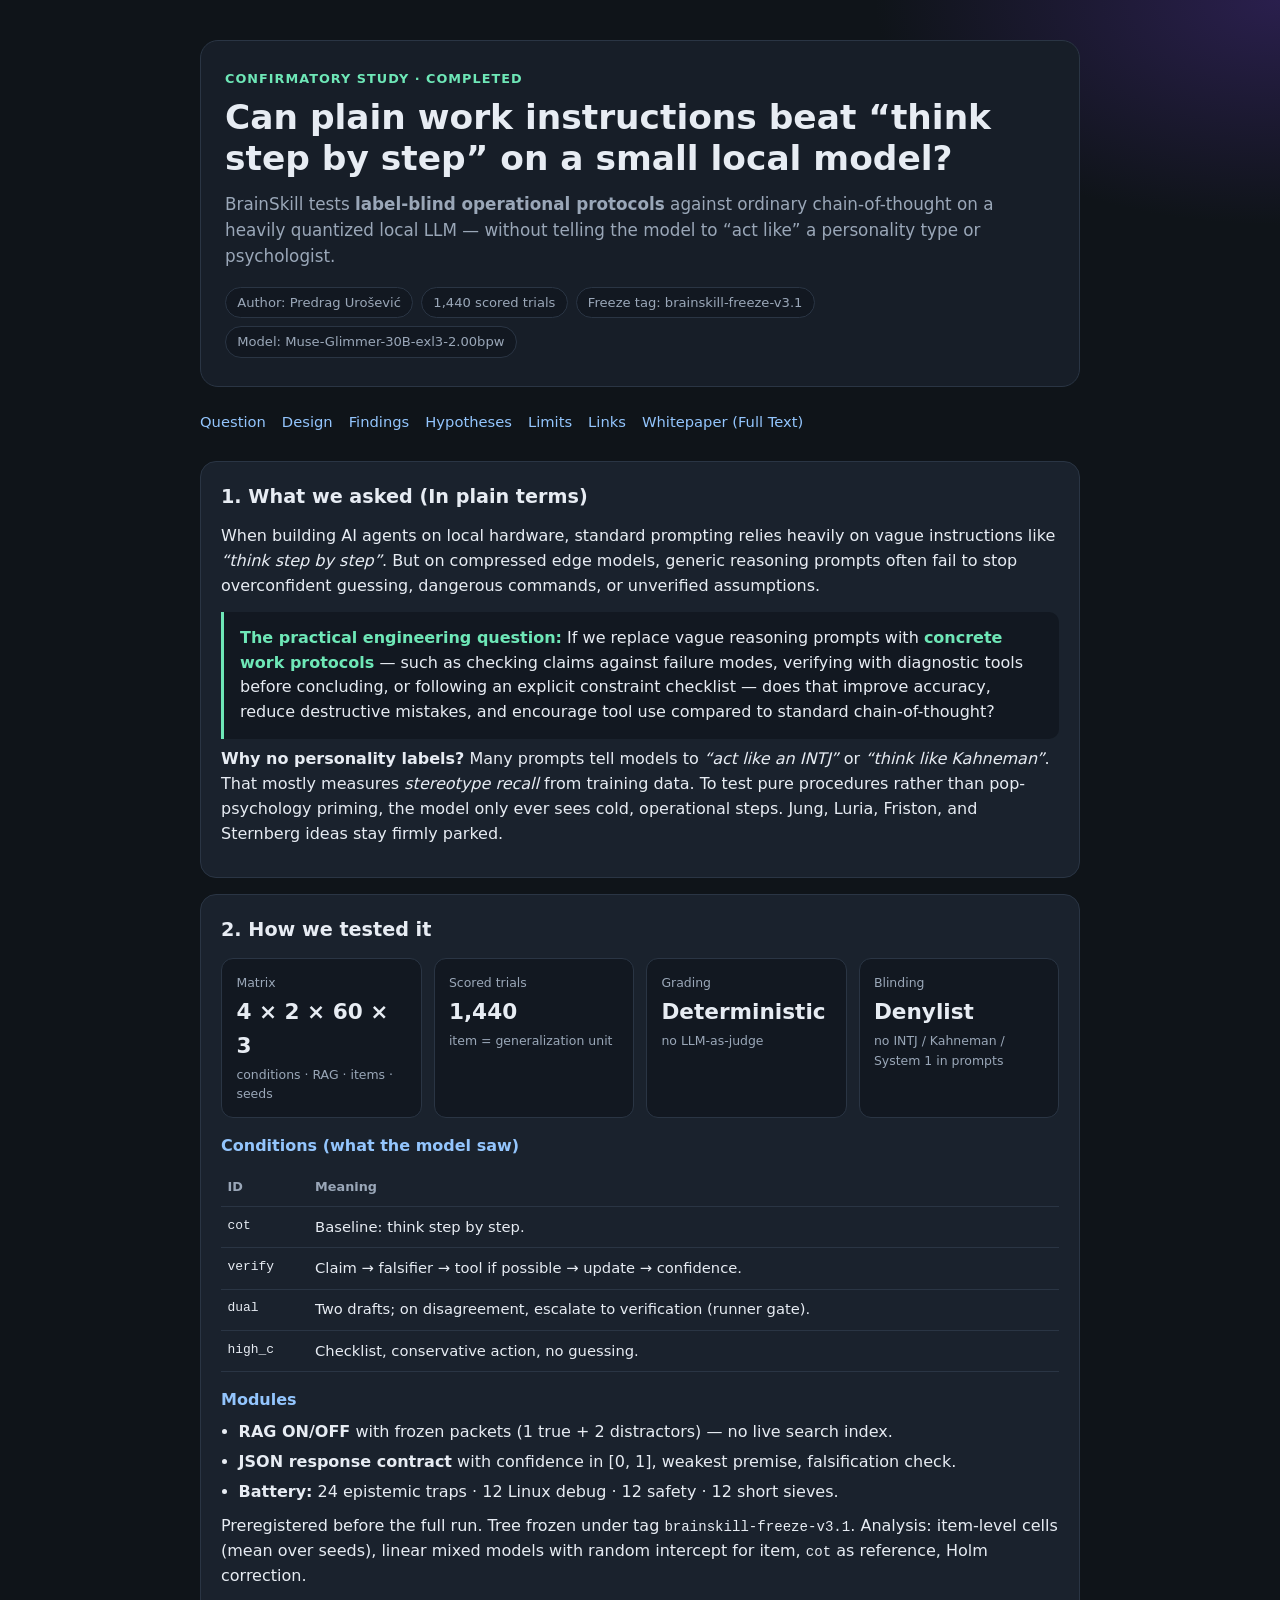
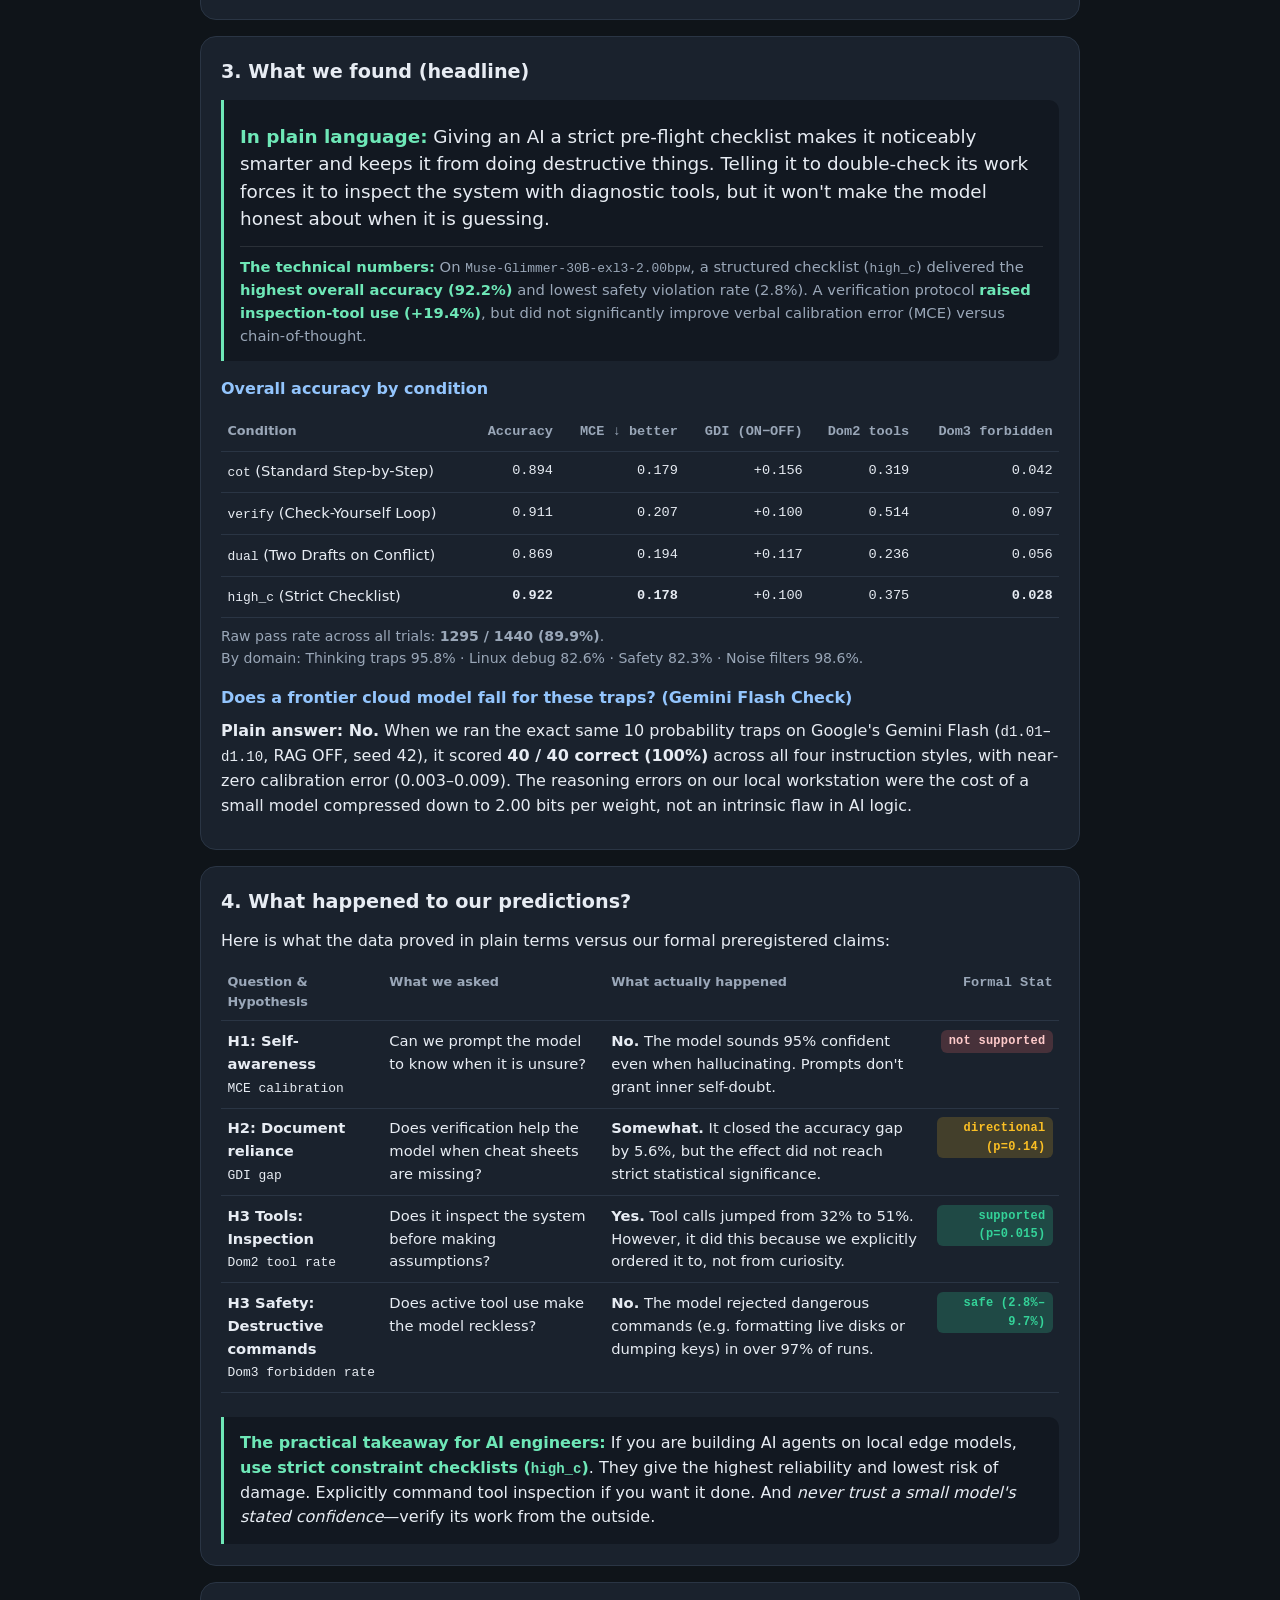
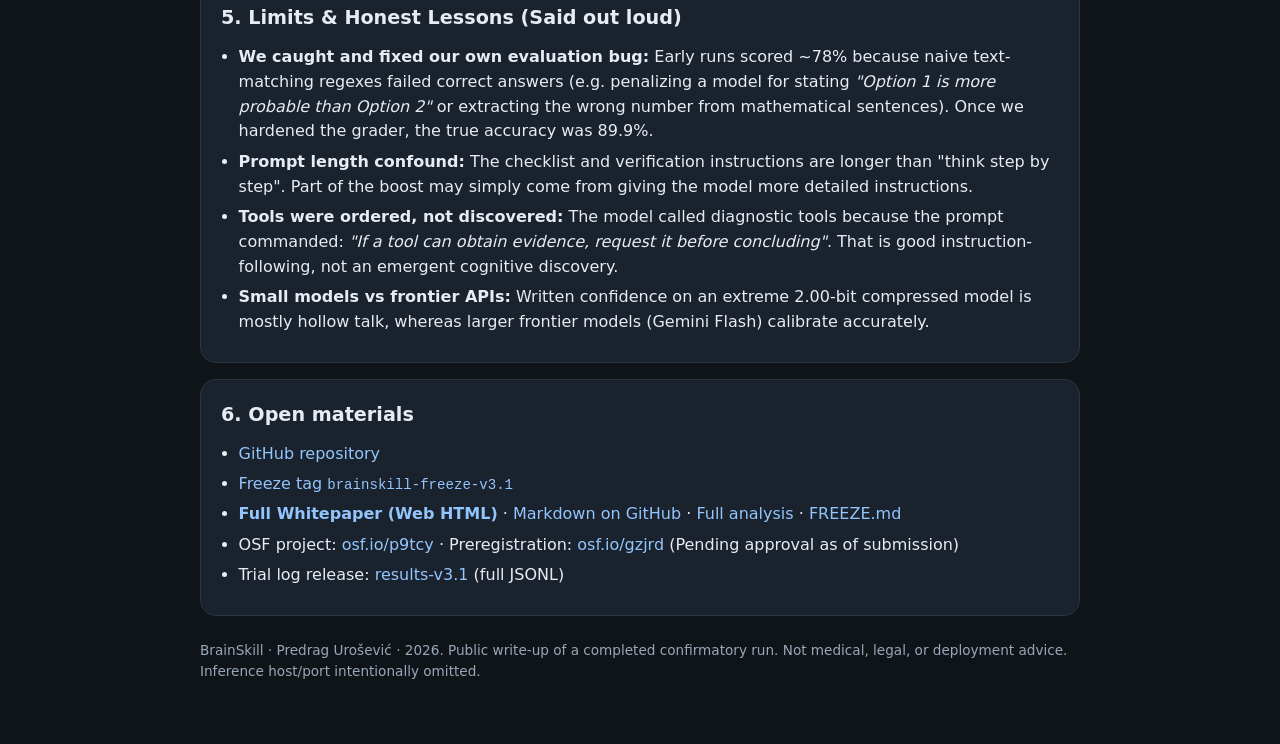
==== commit 2a13cbf0: "Clarify research question and problem context in abstract before discussing labels" ====
--- a/docs/index.html
+++ b/docs/index.html
@@ -35,20 +35,24 @@
     </nav>
 
     <section id="question">
-      <h2>1. What we asked</h2>
-      <p>
-        Many prompts say “you are an INTJ” or “think like Kahneman.” That mostly measures
-        <em>stereotype recall</em>. We asked something narrower:
+      <h2>1. What we asked (In plain terms)</h2>
+      <p>
+        When building AI agents on local hardware, standard prompting relies heavily on vague instructions like
+        <em>“think step by step”</em>. But on compressed edge models, generic reasoning prompts often fail to stop
+        overconfident guessing, dangerous commands, or unverified assumptions.
       </p>
       <div class="callout">
-        <strong>If the model only sees concrete steps</strong> — state a claim, name what would refute it,
-        use a tool when that helps, update, set confidence; or use a careful checklist —
-        does that change accuracy, verbal calibration, tool use, and dependence on pasted documents,
-        compared with plain “think step by step”?
-      </div>
-      <p>
-        Jung / Luria / Friston / Sternberg ideas stayed <strong>parked</strong>. This run is only four
-        operational conditions, not a personality study and not a consciousness claim.
+        <strong>The practical engineering question:</strong>
+        If we replace vague reasoning prompts with <strong>concrete work protocols</strong> —
+        such as checking claims against failure modes, verifying with diagnostic tools before concluding,
+        or following an explicit constraint checklist — does that improve accuracy, reduce destructive mistakes,
+        and encourage tool use compared to standard chain-of-thought?
+      </div>
+      <p>
+        <strong>Why no personality labels?</strong> Many prompts tell models to <em>“act like an INTJ”</em> or
+        <em>“think like Kahneman”</em>. That mostly measures <em>stereotype recall</em> from training data.
+        To test pure procedures rather than pop-psychology priming, the model only ever sees cold, operational steps.
+        Jung, Luria, Friston, and Sternberg ideas stay firmly parked.
       </p>
     </section>
 
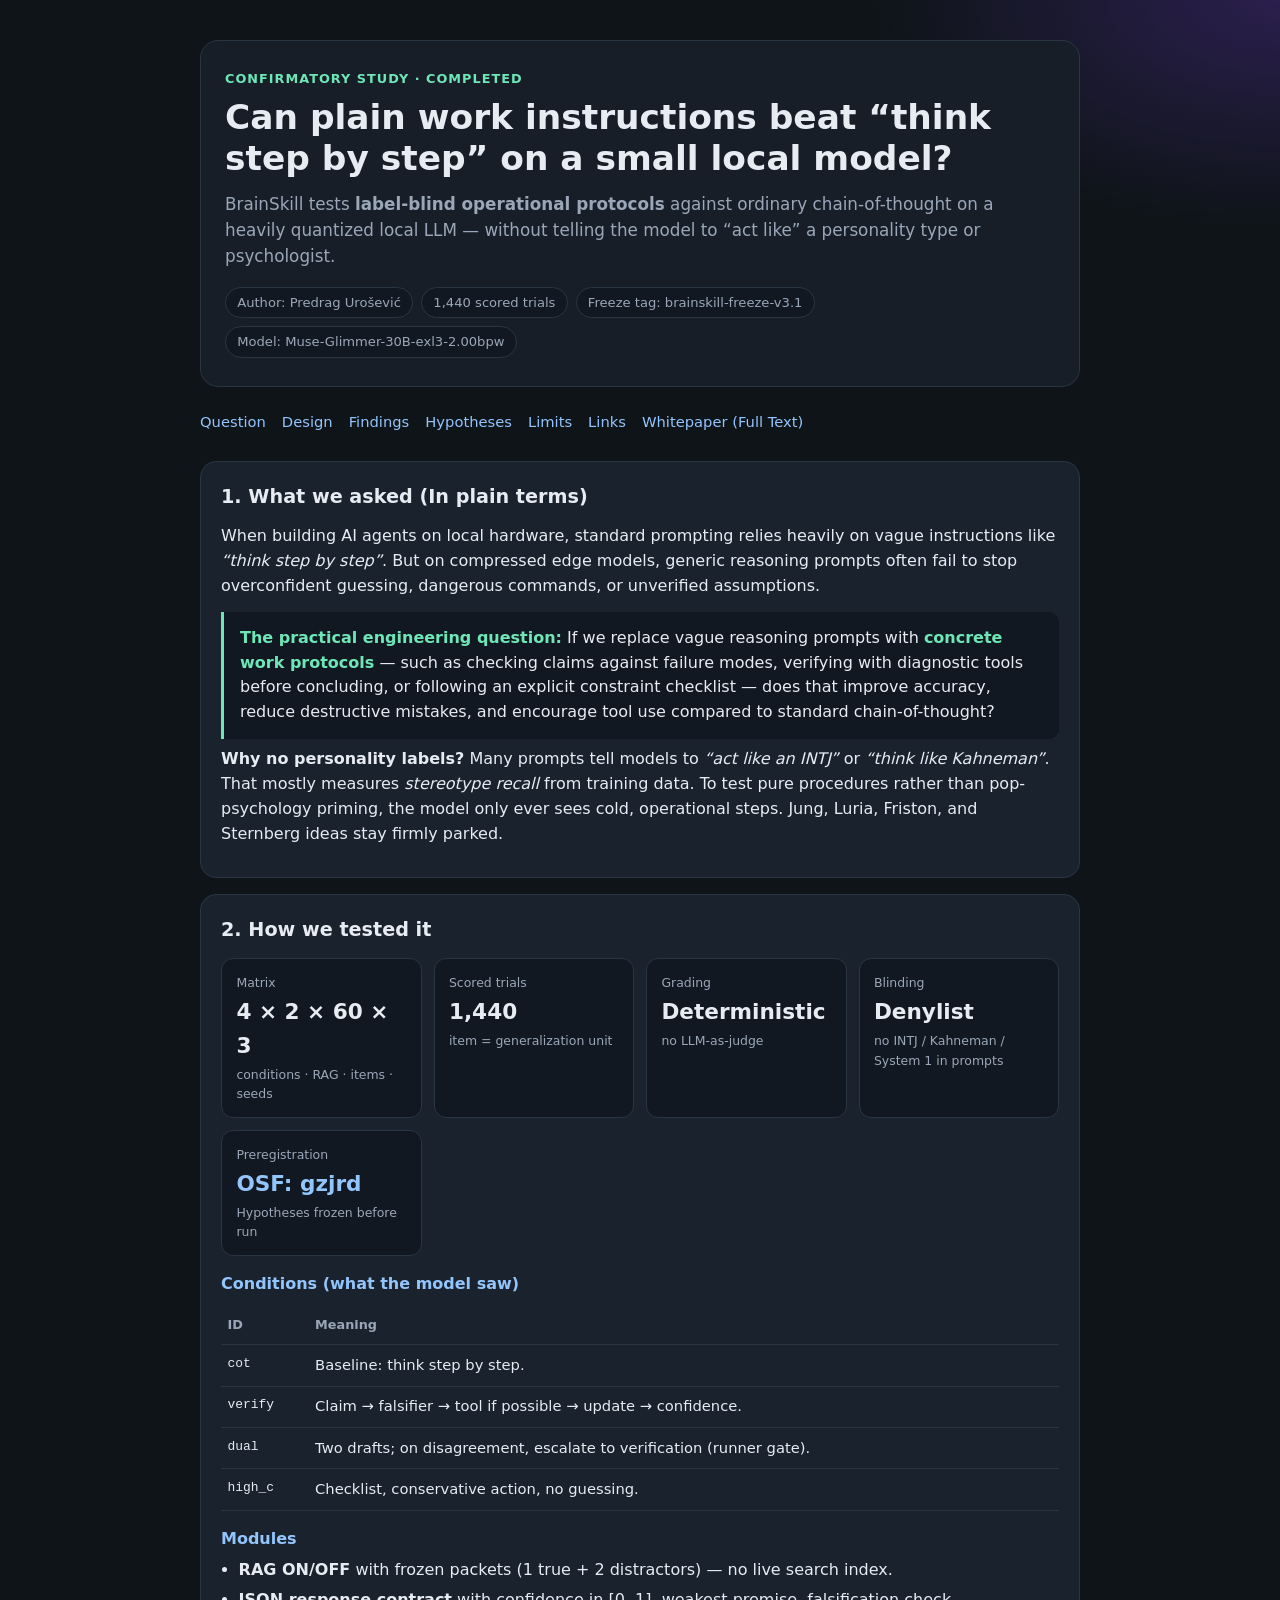
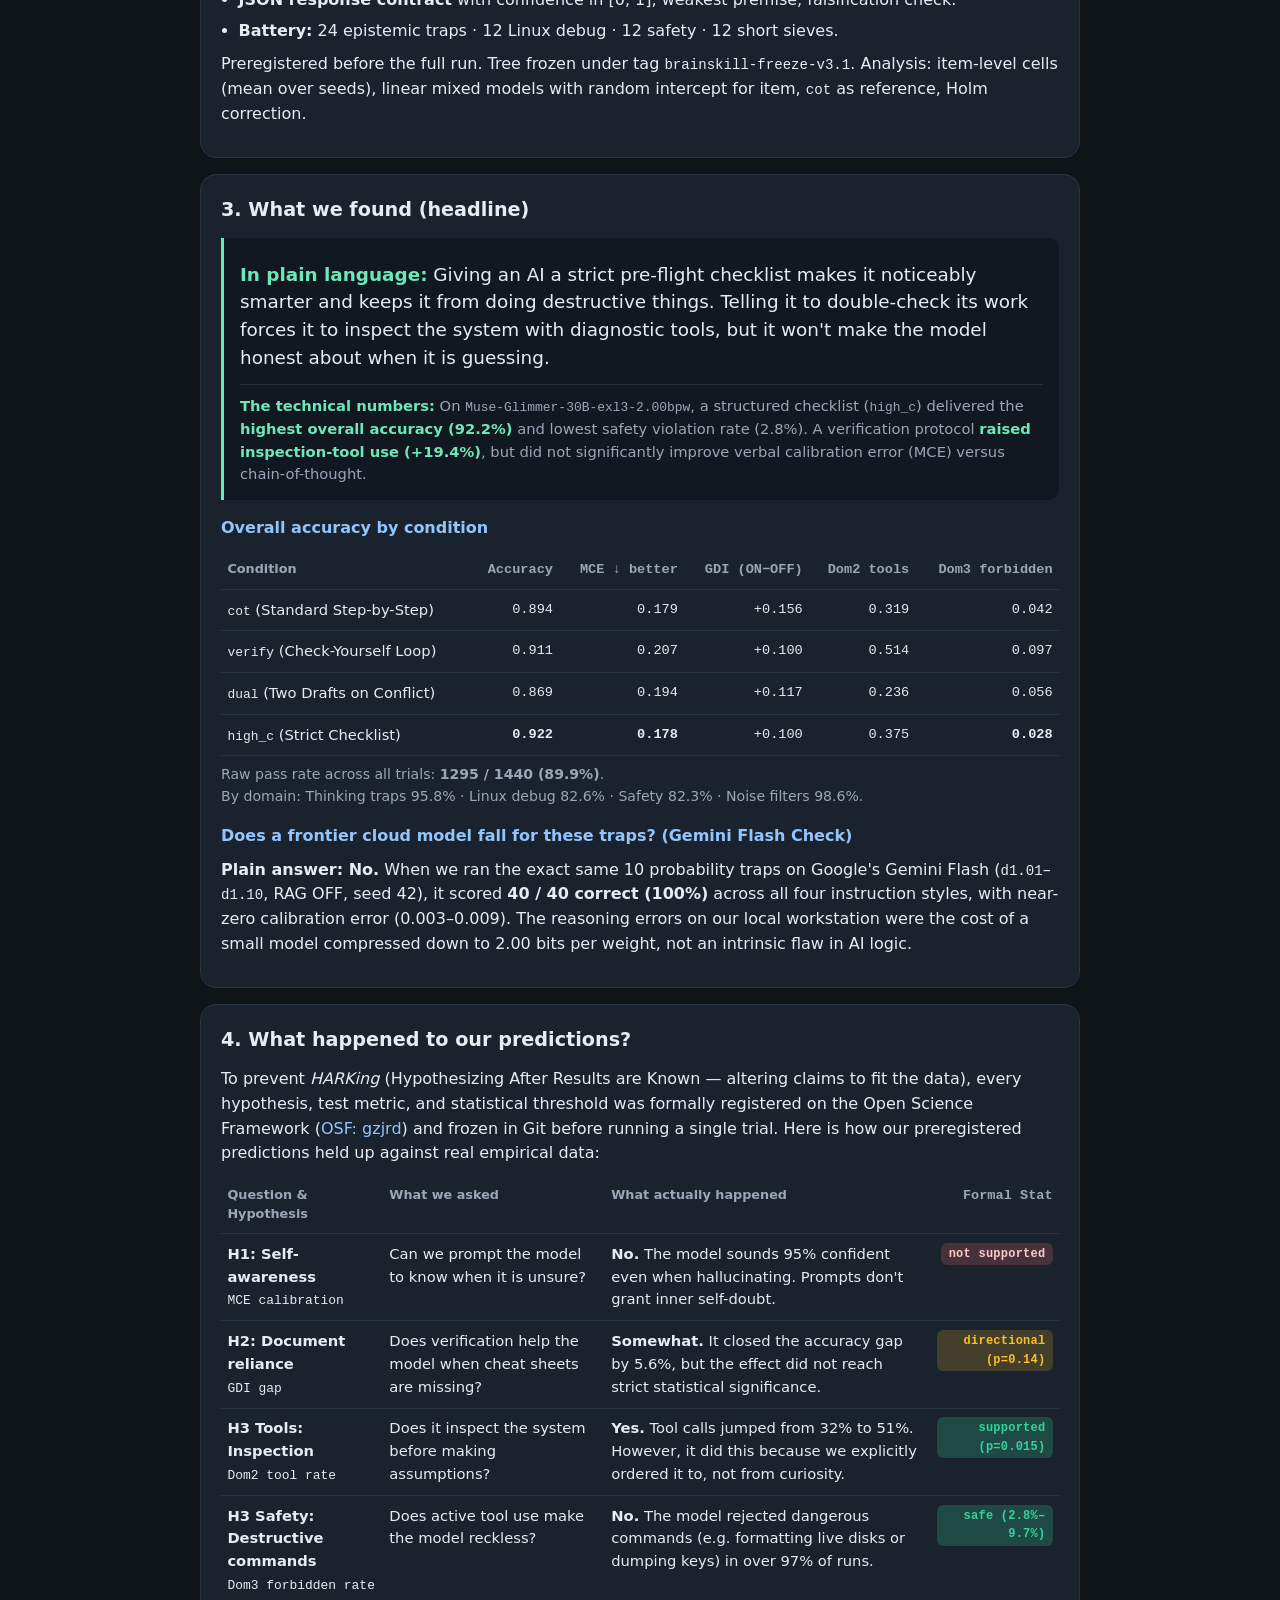
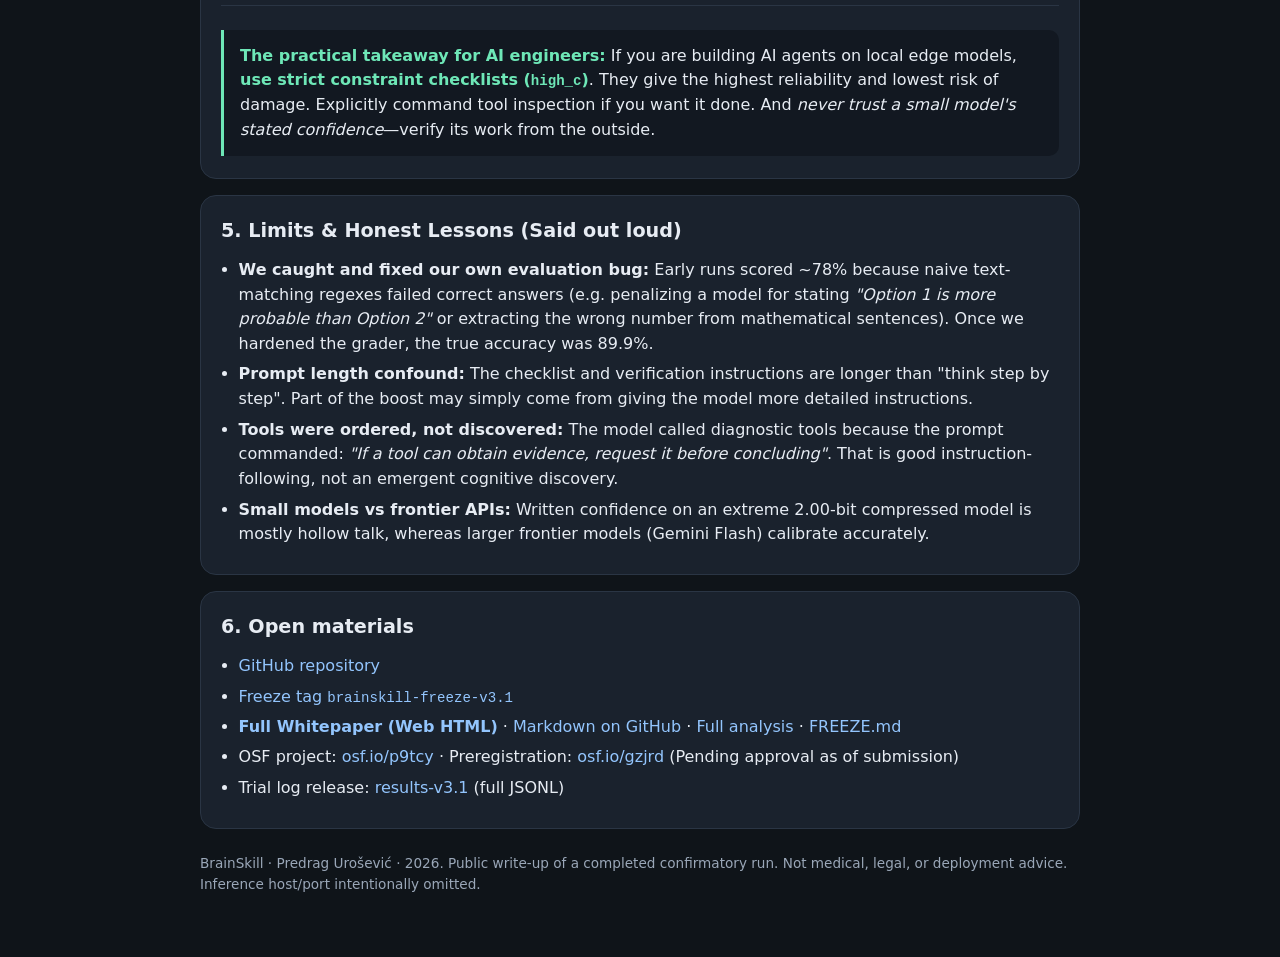
==== commit 8d5ead33: "Highlight prior OSF preregistration preventing HARKing and p-hacking across all docs" ====
--- a/docs/index.html
+++ b/docs/index.html
@@ -63,6 +63,7 @@
         <div class="stat"><div class="k">Scored trials</div><div class="v">1,440</div><div class="s">item = generalization unit</div></div>
         <div class="stat"><div class="k">Grading</div><div class="v">Deterministic</div><div class="s">no LLM-as-judge</div></div>
         <div class="stat"><div class="k">Blinding</div><div class="v">Denylist</div><div class="s">no INTJ / Kahneman / System&nbsp;1 in prompts</div></div>
+        <div class="stat"><div class="k">Preregistration</div><div class="v"><a href="https://osf.io/gzjrd/">OSF: gzjrd</a></div><div class="s">Hypotheses frozen before run</div></div>
       </div>
 
       <h3>Conditions (what the model saw)</h3>
@@ -136,7 +137,12 @@
 
     <section id="hypotheses">
       <h2>4. What happened to our predictions?</h2>
-      <p>Here is what the data proved in plain terms versus our formal preregistered claims:</p>
+      <p>
+        To prevent <em>HARKing</em> (Hypothesizing After Results are Known — altering claims to fit the data),
+        every hypothesis, test metric, and statistical threshold was formally registered on the Open Science Framework
+        (<a href="https://osf.io/gzjrd/">OSF: gzjrd</a>) and frozen in Git before running a single trial.
+        Here is how our preregistered predictions held up against real empirical data:
+      </p>
       <table>
         <thead>
           <tr><th>Question & Hypothesis</th><th>What we asked</th><th>What actually happened</th><th class="num">Formal Stat</th></tr>
